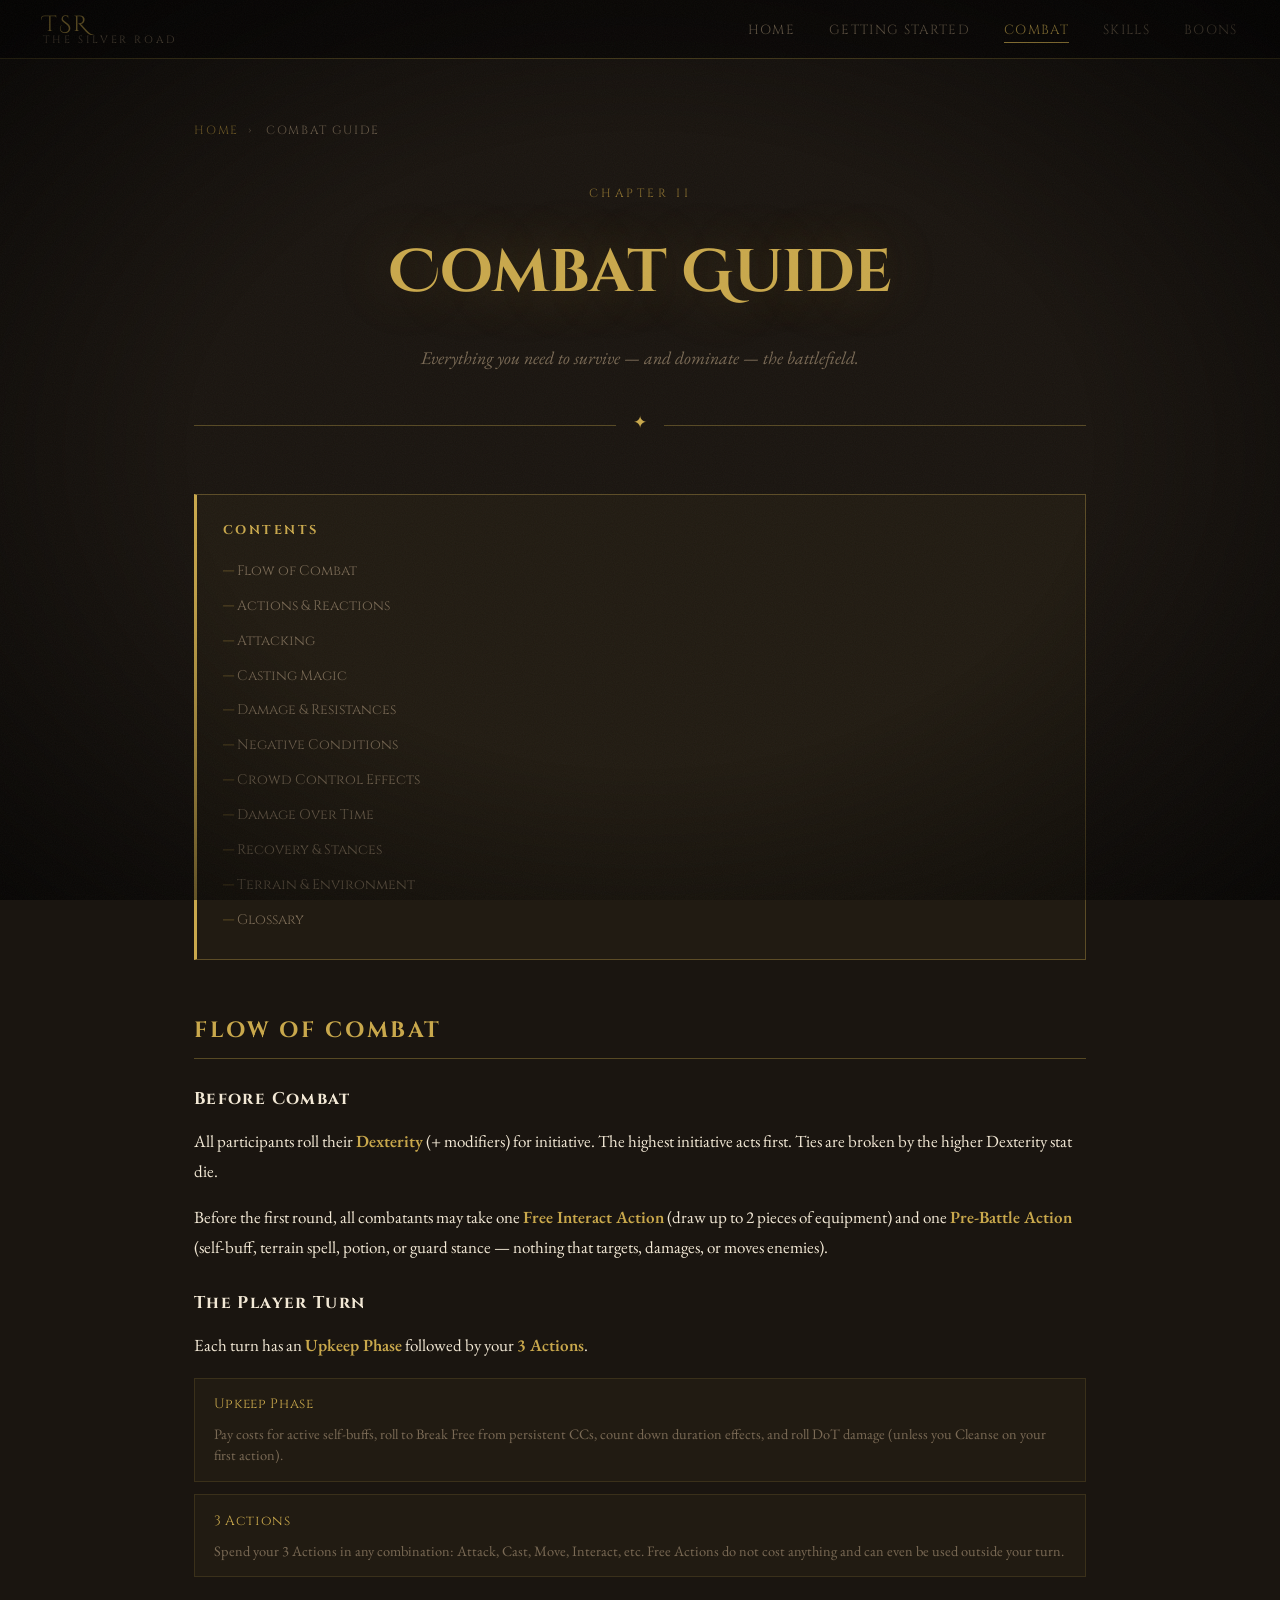
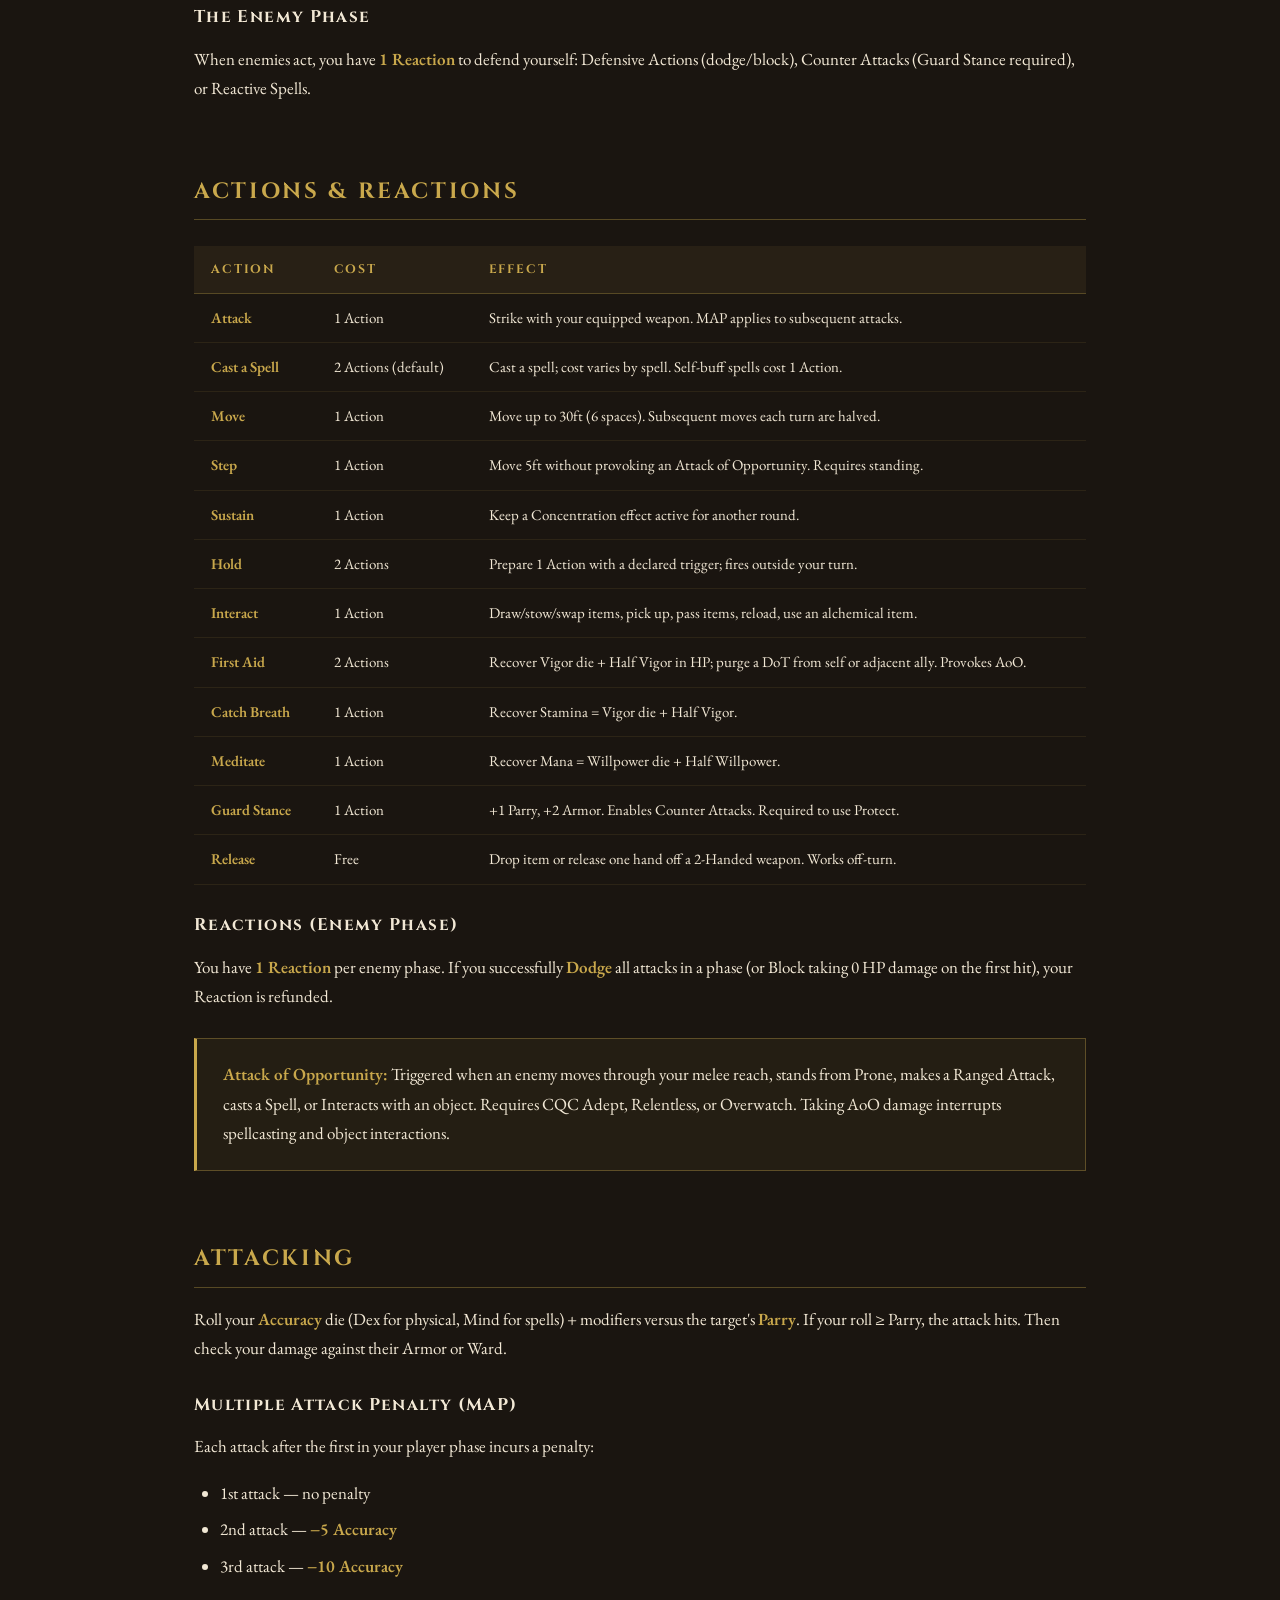
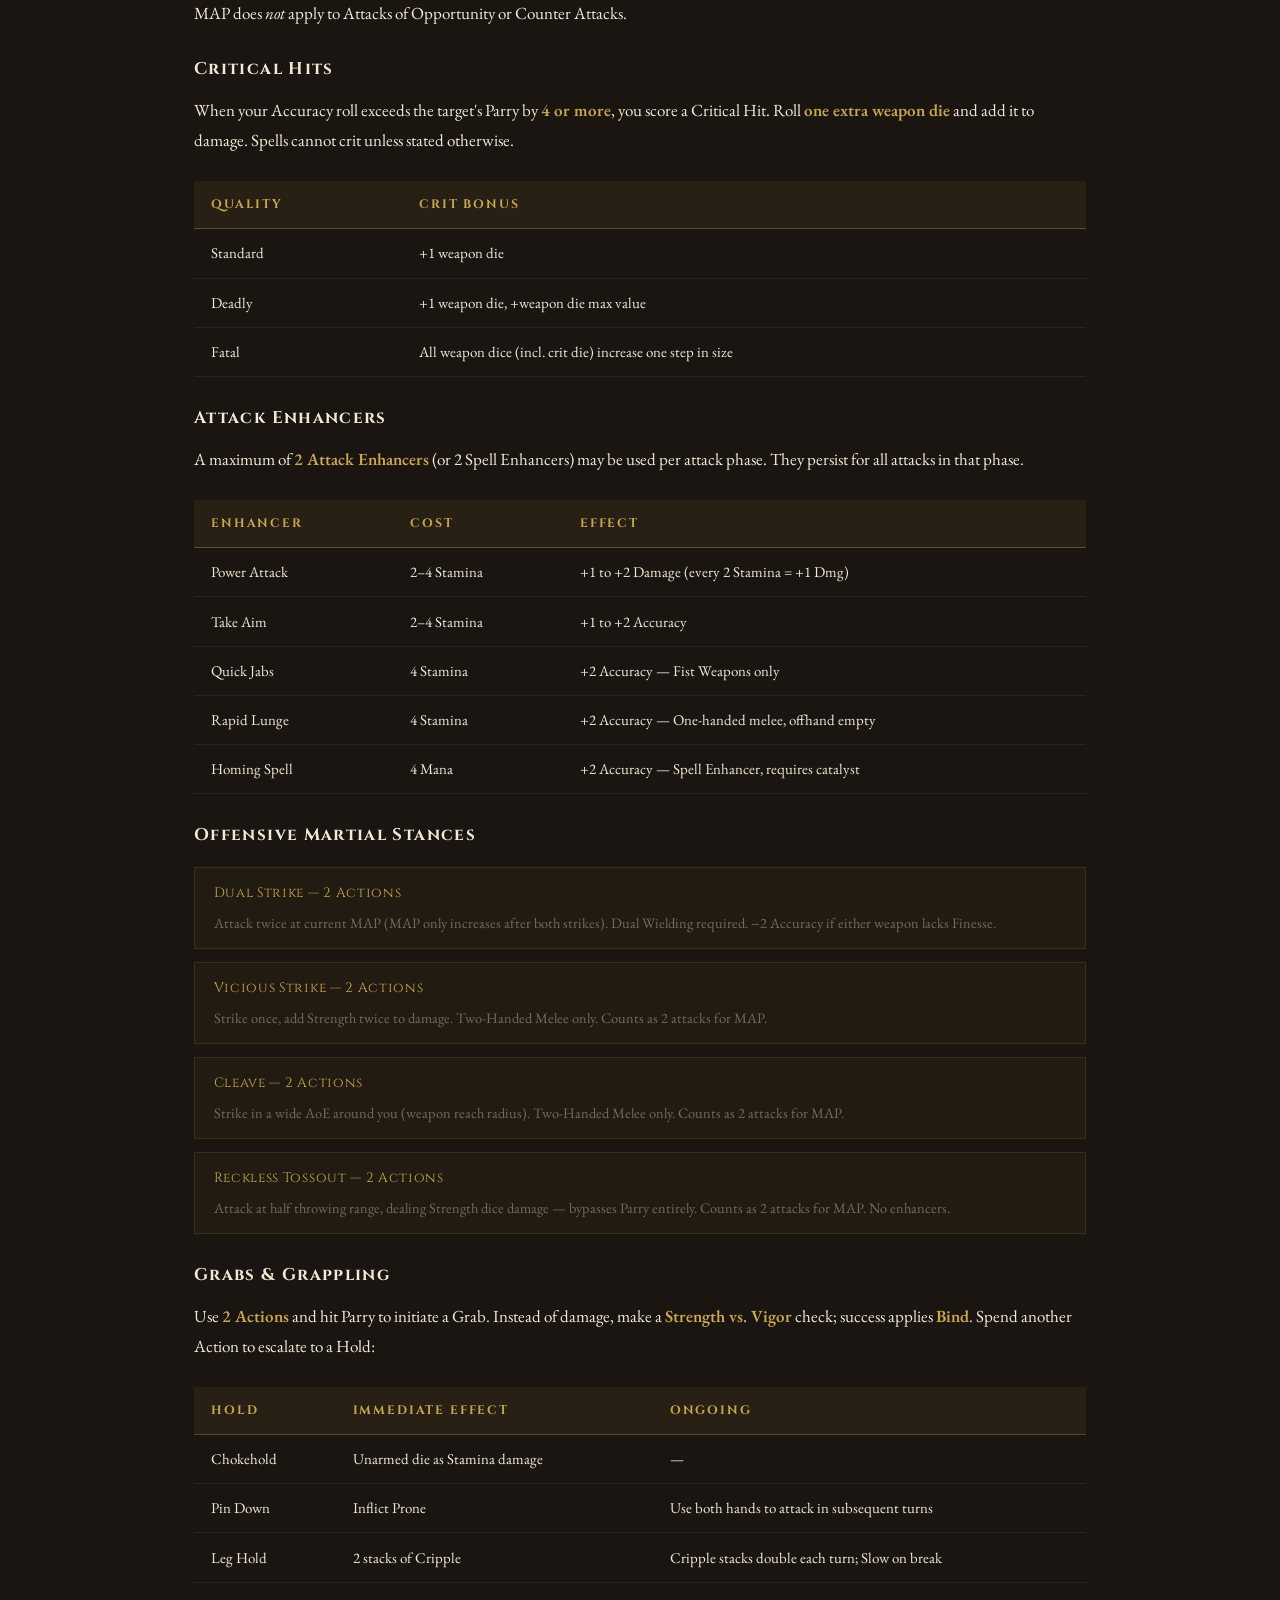
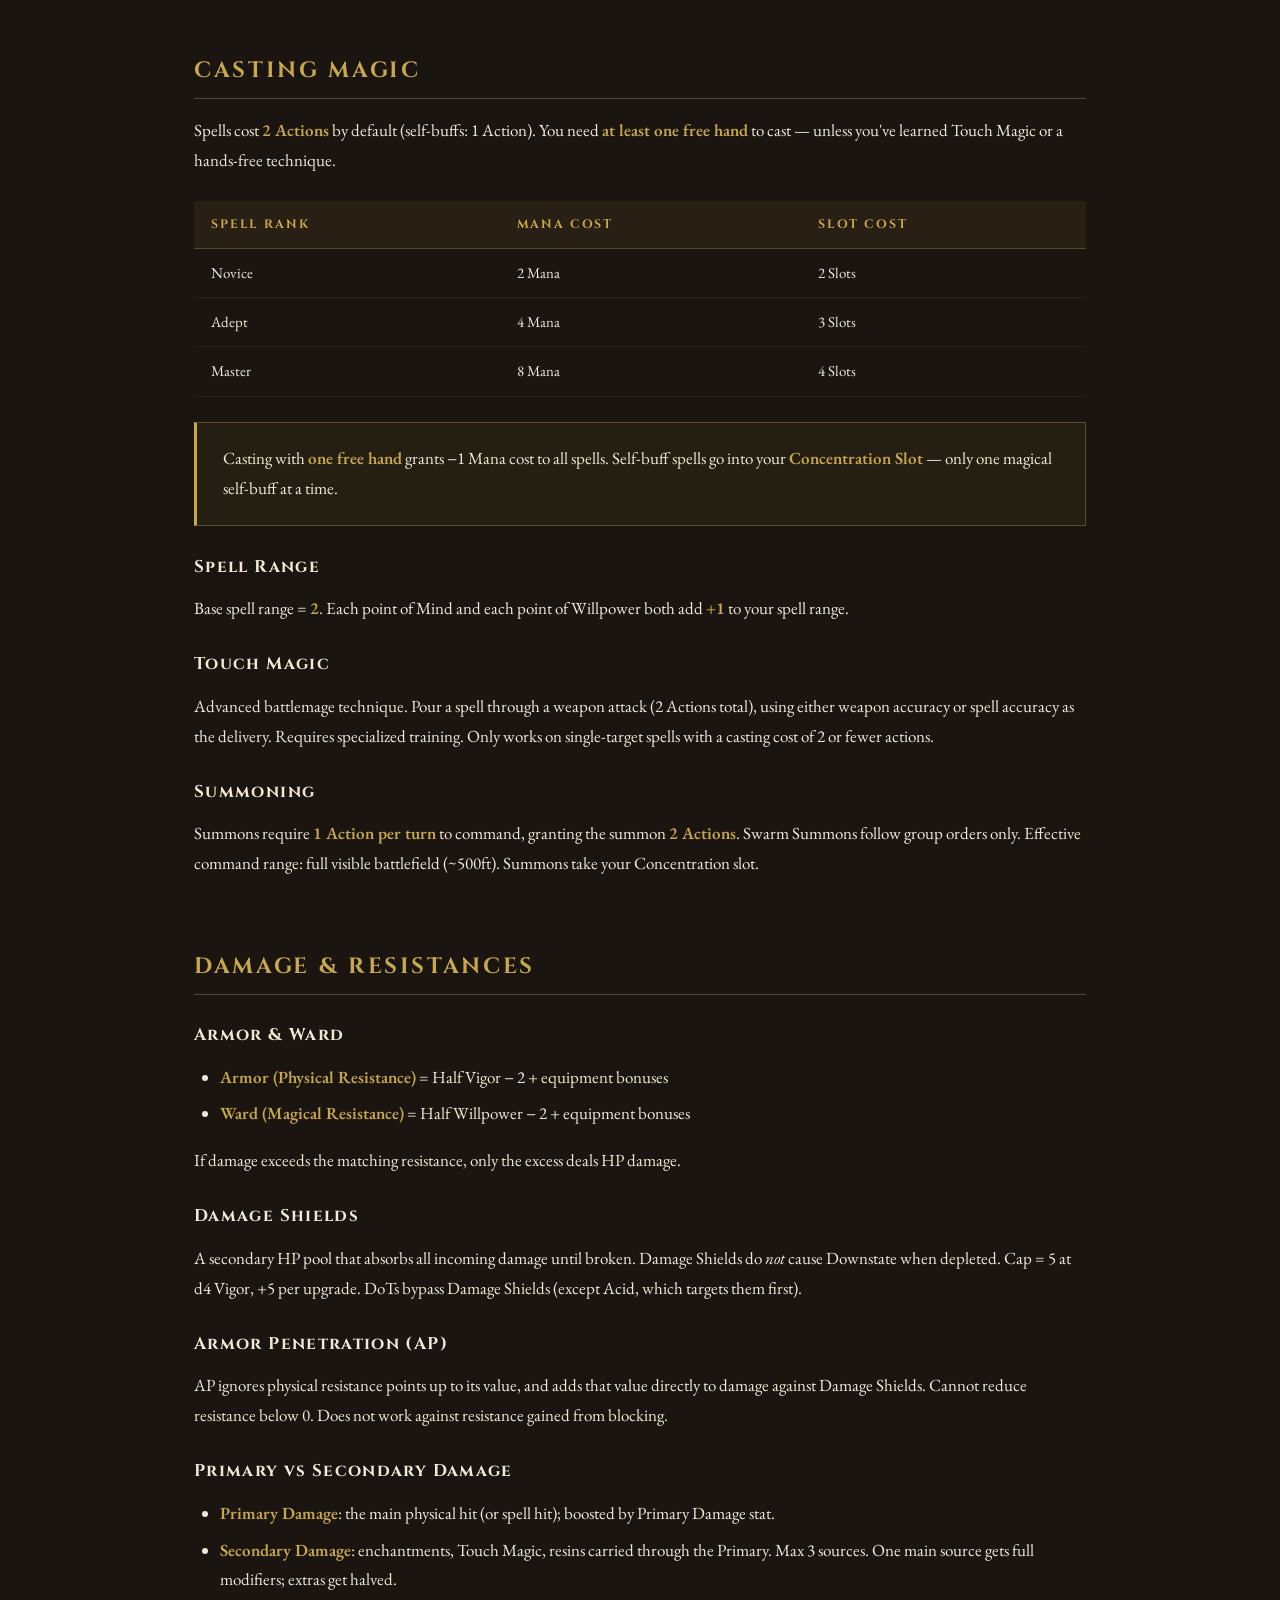
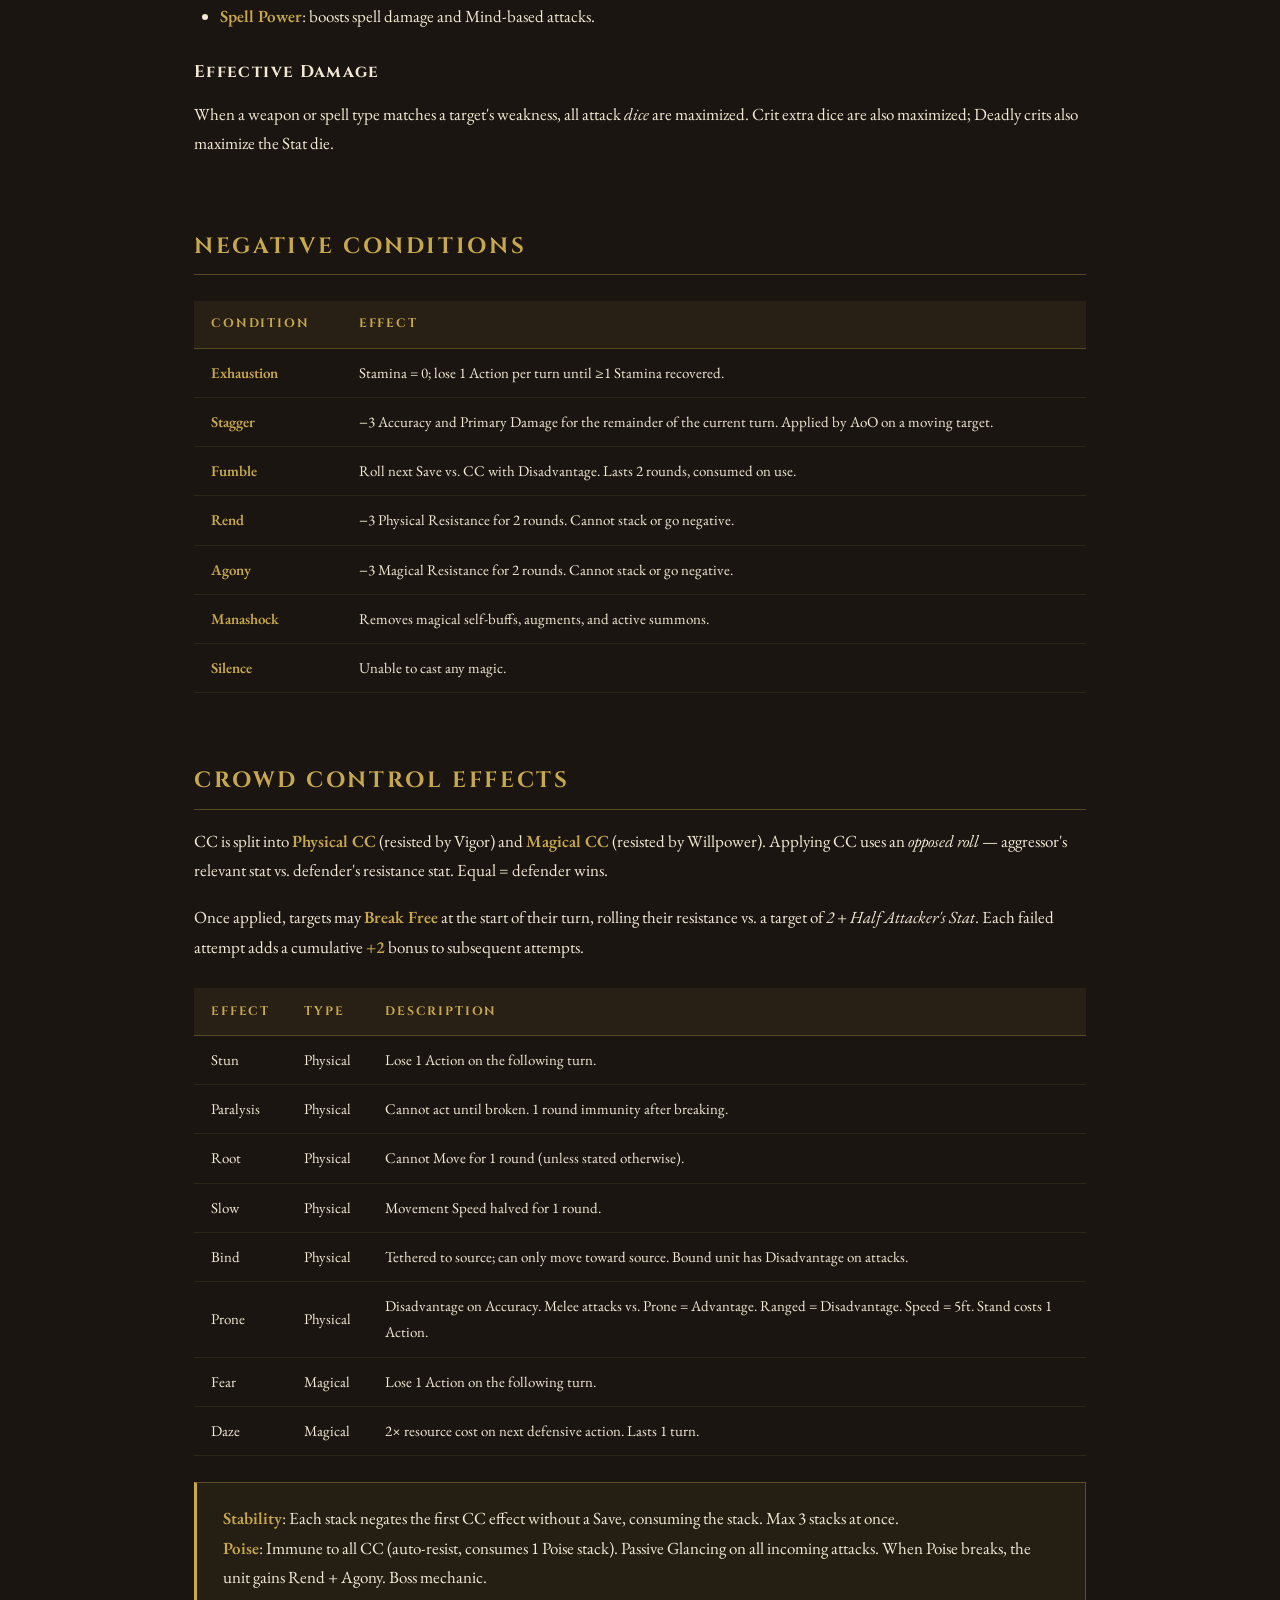
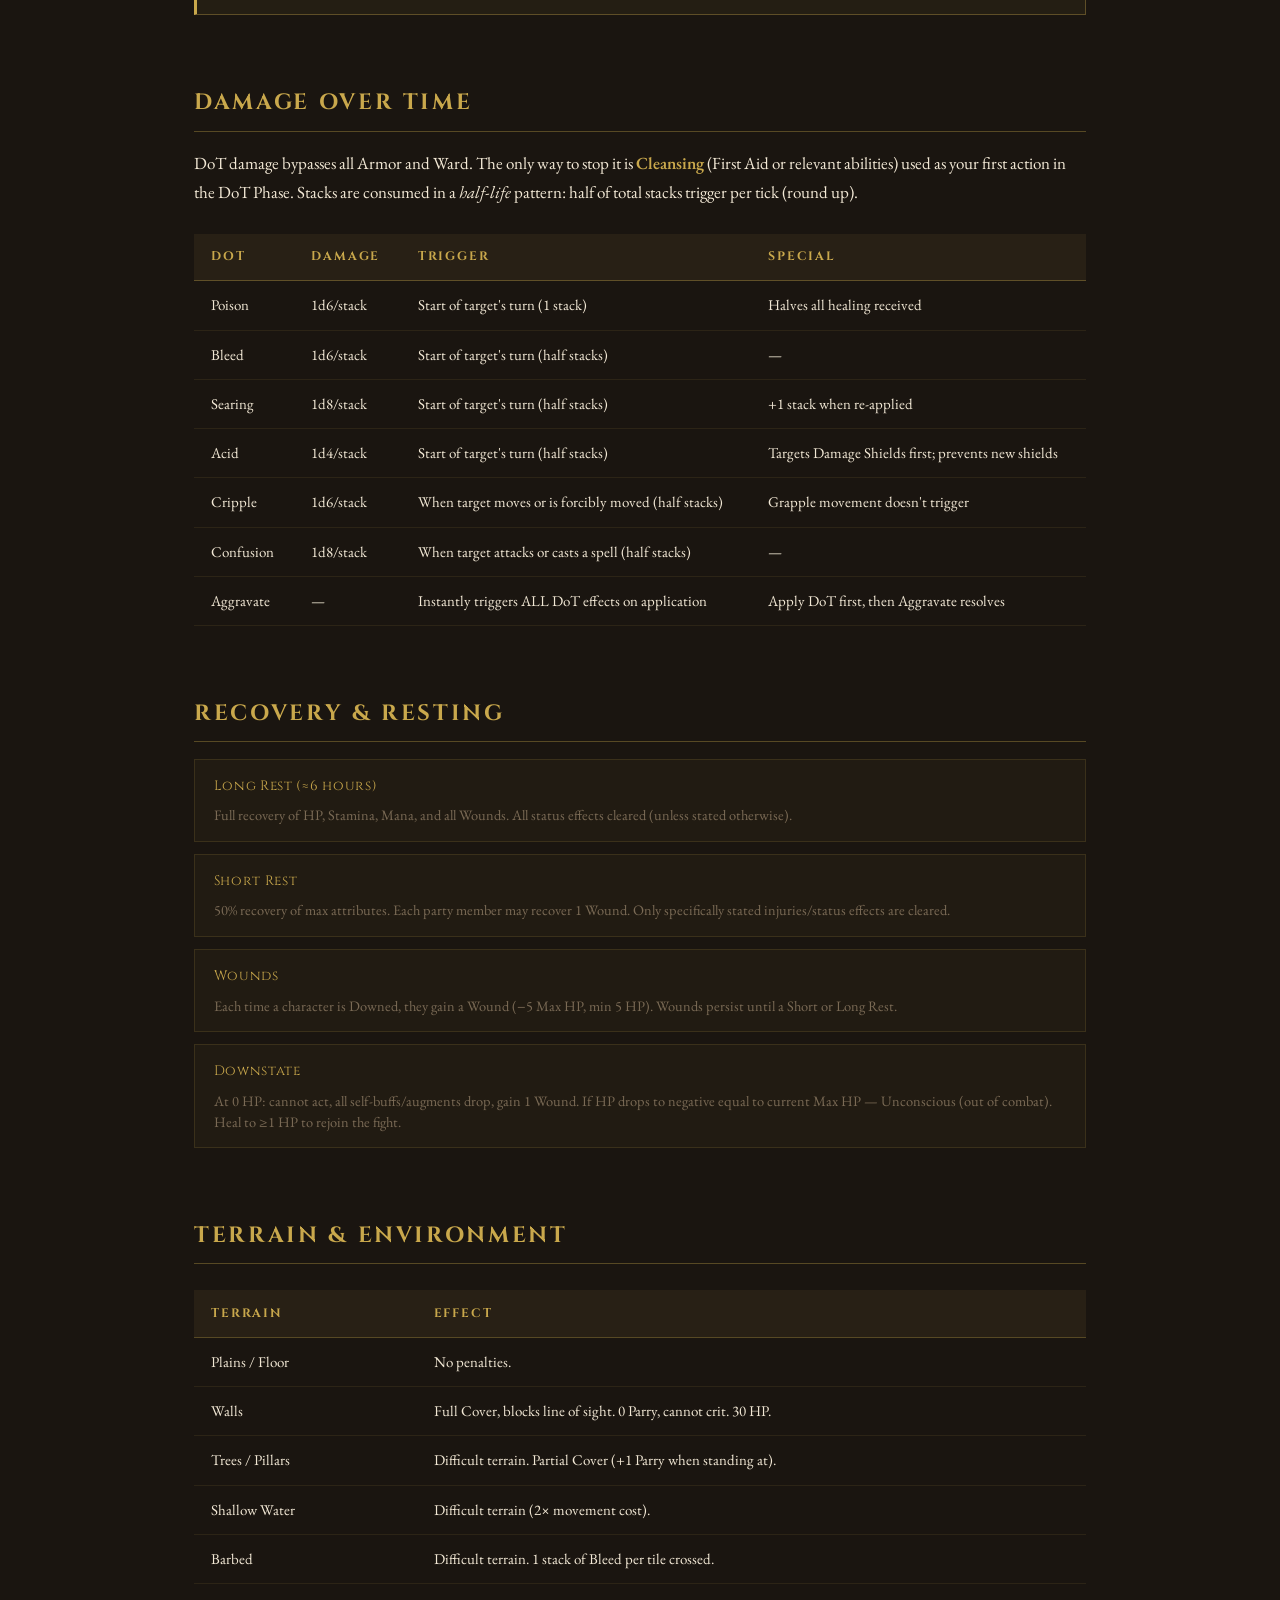
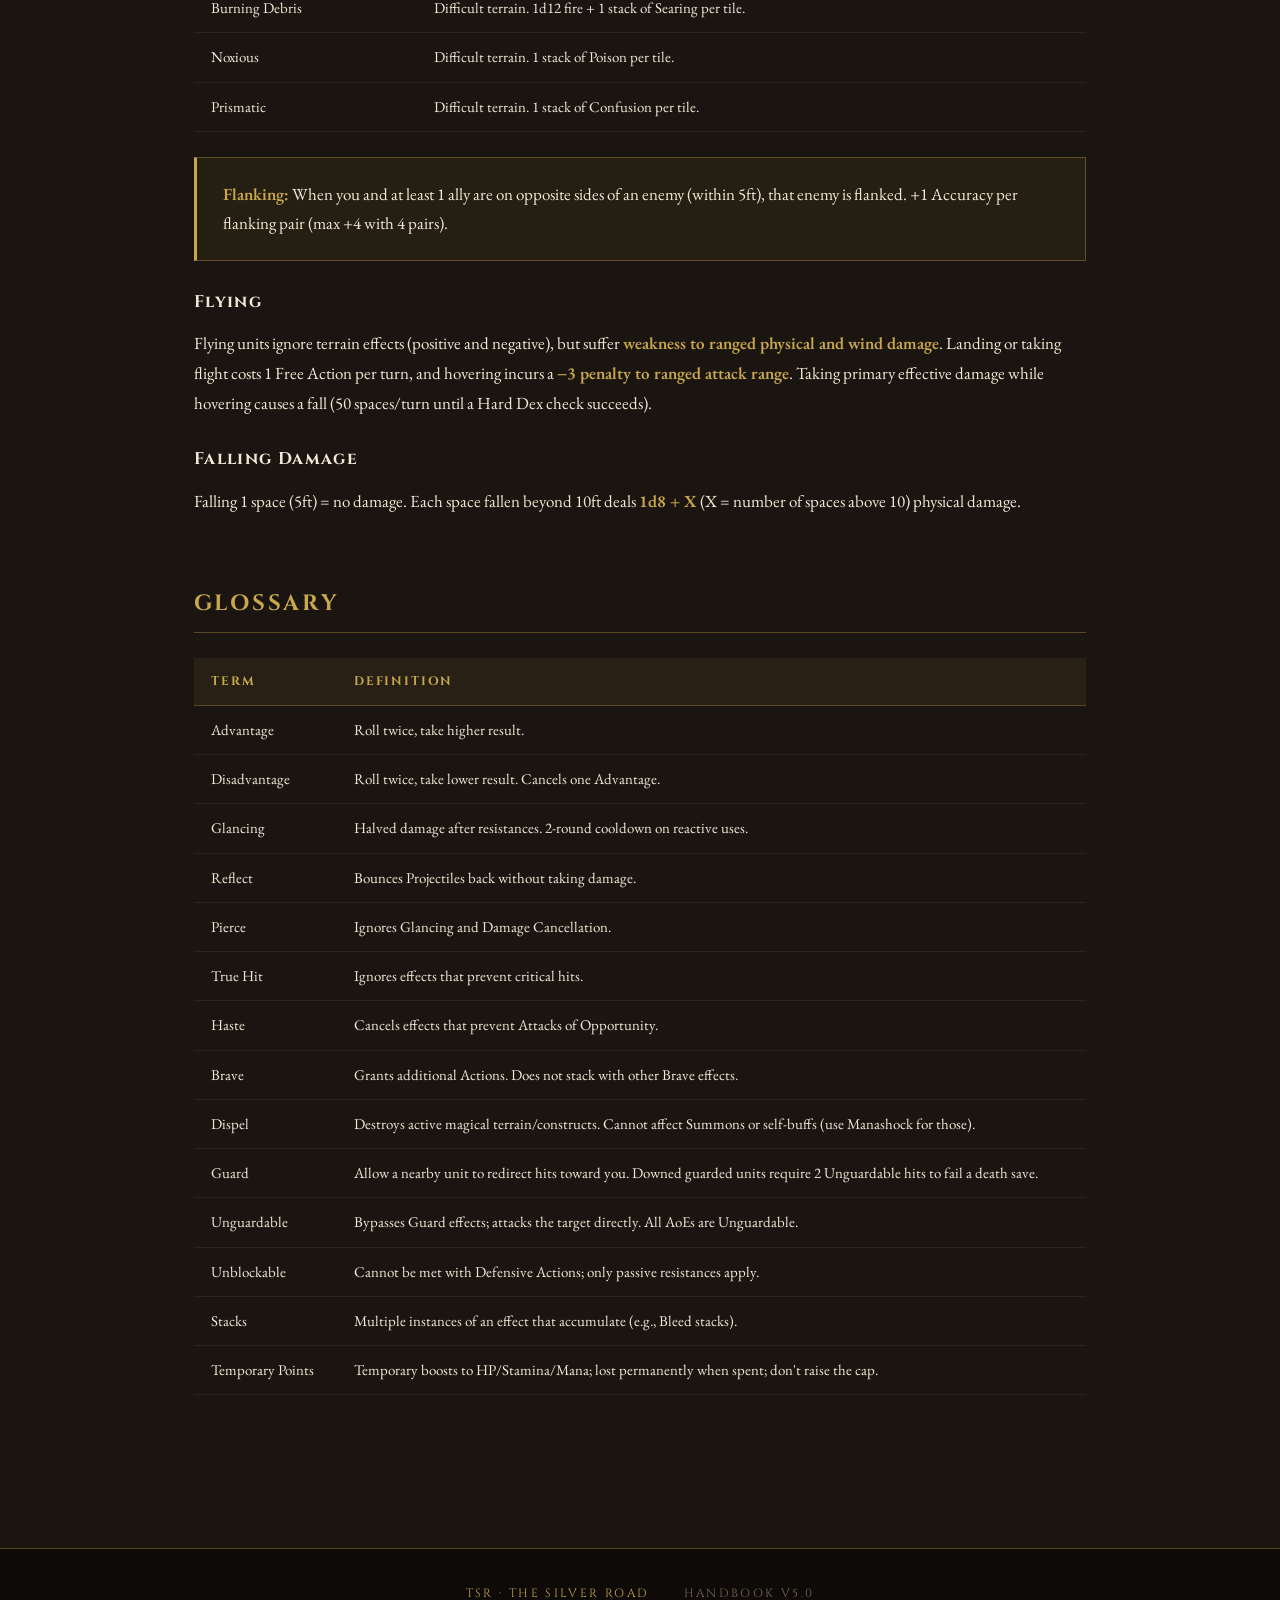
==== pages/combat.html @ e1696739 "Add files via upload" ====
<!DOCTYPE html>
<html lang="en">
<head>
  <meta charset="UTF-8" />
  <meta name="viewport" content="width=device-width, initial-scale=1.0" />
  <title>Combat Guide — TSR Player's Handbook</title>
  <link rel="stylesheet" href="../css/style.css" />
  <link rel="preconnect" href="https://fonts.googleapis.com" />
  <link href="https://fonts.googleapis.com/css2?family=Cinzel+Decorative:wght@400;700;900&family=Cinzel:wght@400;600;700&family=EB+Garamond:ital,wght@0,400;0,500;0,600;1,400;1,500&display=swap" rel="stylesheet" />
</head>
<body>
  <div class="noise"></div>
  <div class="vignette"></div>

  <nav class="topnav">
    <div class="nav-brand">
      <span class="brand-tsr">TSR</span>
      <span class="brand-sub">The Silver Road</span>
    </div>
    <ul class="nav-links">
      <li><a href="../index.html">Home</a></li>
      <li><a href="getting-started.html">Getting Started</a></li>
      <li><a href="combat.html" class="active">Combat</a></li>
      <li><a href="skills.html">Skills</a></li>
      <li><a href="boons.html">Boons</a></li>
    </ul>
    <button class="nav-toggle">☰</button>
  </nav>

  <div class="page-wrap">
    <div class="breadcrumb">
      <a href="../index.html">Home</a><span>›</span> Combat Guide
    </div>

    <div class="page-hero">
      <p class="page-eyebrow">Chapter II</p>
      <h1 class="page-title">Combat Guide</h1>
      <p class="page-lead">Everything you need to survive — and dominate — the battlefield.</p>
    </div>

    <nav class="toc">
      <h4>Contents</h4>
      <ul>
        <li><a href="#flow">Flow of Combat</a></li>
        <li><a href="#actions">Actions &amp; Reactions</a></li>
        <li><a href="#attacking">Attacking</a></li>
        <li><a href="#magic">Casting Magic</a></li>
        <li><a href="#damage">Damage &amp; Resistances</a></li>
        <li><a href="#conditions">Negative Conditions</a></li>
        <li><a href="#crowd-control">Crowd Control Effects</a></li>
        <li><a href="#dots">Damage Over Time</a></li>
        <li><a href="#recovery">Recovery &amp; Stances</a></li>
        <li><a href="#terrain">Terrain &amp; Environment</a></li>
        <li><a href="#glossary">Glossary</a></li>
      </ul>
    </nav>

    <!-- Flow of Combat -->
    <section class="content-section" id="flow">
      <h2>Flow of Combat</h2>

      <h3>Before Combat</h3>
      <p>All participants roll their <strong>Dexterity</strong> (+ modifiers) for initiative. The highest initiative acts first. Ties are broken by the higher Dexterity stat die.</p>
      <p>Before the first round, all combatants may take one <strong>Free Interact Action</strong> (draw up to 2 pieces of equipment) and one <strong>Pre-Battle Action</strong> (self-buff, terrain spell, potion, or guard stance — nothing that targets, damages, or moves enemies).</p>

      <h3>The Player Turn</h3>
      <p>Each turn has an <strong>Upkeep Phase</strong> followed by your <strong>3 Actions</strong>.</p>

      <div class="perk-list">
        <div class="perk-item">
          <div class="perk-name">Upkeep Phase</div>
          <div class="perk-desc">Pay costs for active self-buffs, roll to Break Free from persistent CCs, count down duration effects, and roll DoT damage (unless you Cleanse on your first action).</div>
        </div>
        <div class="perk-item">
          <div class="perk-name">3 Actions</div>
          <div class="perk-desc">Spend your 3 Actions in any combination: Attack, Cast, Move, Interact, etc. Free Actions do not cost anything and can even be used outside your turn.</div>
        </div>
      </div>

      <h3>The Enemy Phase</h3>
      <p>When enemies act, you have <strong>1 Reaction</strong> to defend yourself: Defensive Actions (dodge/block), Counter Attacks (Guard Stance required), or Reactive Spells.</p>
    </section>

    <!-- Actions -->
    <section class="content-section" id="actions">
      <h2>Actions &amp; Reactions</h2>

      <table class="styled-table">
        <thead><tr><th>Action</th><th>Cost</th><th>Effect</th></tr></thead>
        <tbody>
          <tr><td><strong>Attack</strong></td><td>1 Action</td><td>Strike with your equipped weapon. MAP applies to subsequent attacks.</td></tr>
          <tr><td><strong>Cast a Spell</strong></td><td>2 Actions (default)</td><td>Cast a spell; cost varies by spell. Self-buff spells cost 1 Action.</td></tr>
          <tr><td><strong>Move</strong></td><td>1 Action</td><td>Move up to 30ft (6 spaces). Subsequent moves each turn are halved.</td></tr>
          <tr><td><strong>Step</strong></td><td>1 Action</td><td>Move 5ft without provoking an Attack of Opportunity. Requires standing.</td></tr>
          <tr><td><strong>Sustain</strong></td><td>1 Action</td><td>Keep a Concentration effect active for another round.</td></tr>
          <tr><td><strong>Hold</strong></td><td>2 Actions</td><td>Prepare 1 Action with a declared trigger; fires outside your turn.</td></tr>
          <tr><td><strong>Interact</strong></td><td>1 Action</td><td>Draw/stow/swap items, pick up, pass items, reload, use an alchemical item.</td></tr>
          <tr><td><strong>First Aid</strong></td><td>2 Actions</td><td>Recover Vigor die + Half Vigor in HP; purge a DoT from self or adjacent ally. Provokes AoO.</td></tr>
          <tr><td><strong>Catch Breath</strong></td><td>1 Action</td><td>Recover Stamina = Vigor die + Half Vigor.</td></tr>
          <tr><td><strong>Meditate</strong></td><td>1 Action</td><td>Recover Mana = Willpower die + Half Willpower.</td></tr>
          <tr><td><strong>Guard Stance</strong></td><td>1 Action</td><td>+1 Parry, +2 Armor. Enables Counter Attacks. Required to use Protect.</td></tr>
          <tr><td><strong>Release</strong></td><td>Free</td><td>Drop item or release one hand off a 2-Handed weapon. Works off-turn.</td></tr>
        </tbody>
      </table>

      <h3>Reactions (Enemy Phase)</h3>
      <p>You have <strong>1 Reaction</strong> per enemy phase. If you successfully <strong>Dodge</strong> all attacks in a phase (or Block taking 0 HP damage on the first hit), your Reaction is refunded.</p>

      <div class="callout">
        <strong>Attack of Opportunity:</strong> Triggered when an enemy moves through your melee reach, stands from Prone, makes a Ranged Attack, casts a Spell, or Interacts with an object. Requires CQC Adept, Relentless, or Overwatch. Taking AoO damage interrupts spellcasting and object interactions.
      </div>
    </section>

    <!-- Attacking -->
    <section class="content-section" id="attacking">
      <h2>Attacking</h2>

      <p>Roll your <strong>Accuracy</strong> die (Dex for physical, Mind for spells) + modifiers versus the target's <strong>Parry</strong>. If your roll ≥ Parry, the attack hits. Then check your damage against their Armor or Ward.</p>

      <h3>Multiple Attack Penalty (MAP)</h3>
      <p>Each attack after the first in your player phase incurs a penalty:</p>
      <ul>
        <li>1st attack — no penalty</li>
        <li>2nd attack — <strong>−5 Accuracy</strong></li>
        <li>3rd attack — <strong>−10 Accuracy</strong></li>
      </ul>
      <p>MAP does <em>not</em> apply to Attacks of Opportunity or Counter Attacks.</p>

      <h3>Critical Hits</h3>
      <p>When your Accuracy roll exceeds the target's Parry by <strong>4 or more</strong>, you score a Critical Hit. Roll <strong>one extra weapon die</strong> and add it to damage. Spells cannot crit unless stated otherwise.</p>

      <table class="styled-table">
        <thead><tr><th>Quality</th><th>Crit Bonus</th></tr></thead>
        <tbody>
          <tr><td>Standard</td><td>+1 weapon die</td></tr>
          <tr><td>Deadly</td><td>+1 weapon die, +weapon die max value</td></tr>
          <tr><td>Fatal</td><td>All weapon dice (incl. crit die) increase one step in size</td></tr>
        </tbody>
      </table>

      <h3>Attack Enhancers</h3>
      <p>A maximum of <strong>2 Attack Enhancers</strong> (or 2 Spell Enhancers) may be used per attack phase. They persist for all attacks in that phase.</p>

      <table class="styled-table">
        <thead><tr><th>Enhancer</th><th>Cost</th><th>Effect</th></tr></thead>
        <tbody>
          <tr><td>Power Attack</td><td>2–4 Stamina</td><td>+1 to +2 Damage (every 2 Stamina = +1 Dmg)</td></tr>
          <tr><td>Take Aim</td><td>2–4 Stamina</td><td>+1 to +2 Accuracy</td></tr>
          <tr><td>Quick Jabs</td><td>4 Stamina</td><td>+2 Accuracy — Fist Weapons only</td></tr>
          <tr><td>Rapid Lunge</td><td>4 Stamina</td><td>+2 Accuracy — One-handed melee, offhand empty</td></tr>
          <tr><td>Homing Spell</td><td>4 Mana</td><td>+2 Accuracy — Spell Enhancer, requires catalyst</td></tr>
        </tbody>
      </table>

      <h3>Offensive Martial Stances</h3>

      <div class="perk-list">
        <div class="perk-item">
          <div class="perk-name">Dual Strike — 2 Actions</div>
          <div class="perk-desc">Attack twice at current MAP (MAP only increases after both strikes). Dual Wielding required. −2 Accuracy if either weapon lacks Finesse.</div>
        </div>
        <div class="perk-item">
          <div class="perk-name">Vicious Strike — 2 Actions</div>
          <div class="perk-desc">Strike once, add Strength twice to damage. Two-Handed Melee only. Counts as 2 attacks for MAP.</div>
        </div>
        <div class="perk-item">
          <div class="perk-name">Cleave — 2 Actions</div>
          <div class="perk-desc">Strike in a wide AoE around you (weapon reach radius). Two-Handed Melee only. Counts as 2 attacks for MAP.</div>
        </div>
        <div class="perk-item">
          <div class="perk-name">Reckless Tossout — 2 Actions</div>
          <div class="perk-desc">Attack at half throwing range, dealing Strength dice damage — bypasses Parry entirely. Counts as 2 attacks for MAP. No enhancers.</div>
        </div>
      </div>

      <h3>Grabs &amp; Grappling</h3>
      <p>Use <strong>2 Actions</strong> and hit Parry to initiate a Grab. Instead of damage, make a <strong>Strength vs. Vigor</strong> check; success applies <strong>Bind</strong>. Spend another Action to escalate to a Hold:</p>

      <table class="styled-table">
        <thead><tr><th>Hold</th><th>Immediate Effect</th><th>Ongoing</th></tr></thead>
        <tbody>
          <tr><td>Chokehold</td><td>Unarmed die as Stamina damage</td><td>—</td></tr>
          <tr><td>Pin Down</td><td>Inflict Prone</td><td>Use both hands to attack in subsequent turns</td></tr>
          <tr><td>Leg Hold</td><td>2 stacks of Cripple</td><td>Cripple stacks double each turn; Slow on break</td></tr>
        </tbody>
      </table>
    </section>

    <!-- Magic -->
    <section class="content-section" id="magic">
      <h2>Casting Magic</h2>
      <p>Spells cost <strong>2 Actions</strong> by default (self-buffs: 1 Action). You need <strong>at least one free hand</strong> to cast — unless you've learned Touch Magic or a hands-free technique.</p>

      <table class="styled-table">
        <thead><tr><th>Spell Rank</th><th>Mana Cost</th><th>Slot Cost</th></tr></thead>
        <tbody>
          <tr><td>Novice</td><td>2 Mana</td><td>2 Slots</td></tr>
          <tr><td>Adept</td><td>4 Mana</td><td>3 Slots</td></tr>
          <tr><td>Master</td><td>8 Mana</td><td>4 Slots</td></tr>
        </tbody>
      </table>

      <div class="callout">
        Casting with <strong>one free hand</strong> grants −1 Mana cost to all spells. Self-buff spells go into your <strong>Concentration Slot</strong> — only one magical self-buff at a time.
      </div>

      <h3>Spell Range</h3>
      <p>Base spell range = <strong>2</strong>. Each point of Mind and each point of Willpower both add <strong>+1</strong> to your spell range.</p>

      <h3>Touch Magic</h3>
      <p>Advanced battlemage technique. Pour a spell through a weapon attack (2 Actions total), using either weapon accuracy or spell accuracy as the delivery. Requires specialized training. Only works on single-target spells with a casting cost of 2 or fewer actions.</p>

      <h3>Summoning</h3>
      <p>Summons require <strong>1 Action per turn</strong> to command, granting the summon <strong>2 Actions</strong>. Swarm Summons follow group orders only. Effective command range: full visible battlefield (~500ft). Summons take your Concentration slot.</p>
    </section>

    <!-- Damage -->
    <section class="content-section" id="damage">
      <h2>Damage &amp; Resistances</h2>

      <h3>Armor &amp; Ward</h3>
      <ul>
        <li><strong>Armor (Physical Resistance)</strong> = Half Vigor − 2 + equipment bonuses</li>
        <li><strong>Ward (Magical Resistance)</strong> = Half Willpower − 2 + equipment bonuses</li>
      </ul>
      <p>If damage exceeds the matching resistance, only the excess deals HP damage.</p>

      <h3>Damage Shields</h3>
      <p>A secondary HP pool that absorbs all incoming damage until broken. Damage Shields do <em>not</em> cause Downstate when depleted. Cap = 5 at d4 Vigor, +5 per upgrade. DoTs bypass Damage Shields (except Acid, which targets them first).</p>

      <h3>Armor Penetration (AP)</h3>
      <p>AP ignores physical resistance points up to its value, and adds that value directly to damage against Damage Shields. Cannot reduce resistance below 0. Does not work against resistance gained from blocking.</p>

      <h3>Primary vs Secondary Damage</h3>
      <ul>
        <li><strong>Primary Damage</strong>: the main physical hit (or spell hit); boosted by Primary Damage stat.</li>
        <li><strong>Secondary Damage</strong>: enchantments, Touch Magic, resins carried through the Primary. Max 3 sources. One main source gets full modifiers; extras get halved.</li>
        <li><strong>Spell Power</strong>: boosts spell damage and Mind-based attacks.</li>
      </ul>

      <h3>Effective Damage</h3>
      <p>When a weapon or spell type matches a target's weakness, all attack <em>dice</em> are maximized. Crit extra dice are also maximized; Deadly crits also maximize the Stat die.</p>
    </section>

    <!-- Negative Conditions -->
    <section class="content-section" id="conditions">
      <h2>Negative Conditions</h2>

      <table class="styled-table">
        <thead><tr><th>Condition</th><th>Effect</th></tr></thead>
        <tbody>
          <tr><td><strong>Exhaustion</strong></td><td>Stamina = 0; lose 1 Action per turn until ≥1 Stamina recovered.</td></tr>
          <tr><td><strong>Stagger</strong></td><td>−3 Accuracy and Primary Damage for the remainder of the current turn. Applied by AoO on a moving target.</td></tr>
          <tr><td><strong>Fumble</strong></td><td>Roll next Save vs. CC with Disadvantage. Lasts 2 rounds, consumed on use.</td></tr>
          <tr><td><strong>Rend</strong></td><td>−3 Physical Resistance for 2 rounds. Cannot stack or go negative.</td></tr>
          <tr><td><strong>Agony</strong></td><td>−3 Magical Resistance for 2 rounds. Cannot stack or go negative.</td></tr>
          <tr><td><strong>Manashock</strong></td><td>Removes magical self-buffs, augments, and active summons.</td></tr>
          <tr><td><strong>Silence</strong></td><td>Unable to cast any magic.</td></tr>
        </tbody>
      </table>
    </section>

    <!-- Crowd Control -->
    <section class="content-section" id="crowd-control">
      <h2>Crowd Control Effects</h2>
      <p>CC is split into <strong>Physical CC</strong> (resisted by Vigor) and <strong>Magical CC</strong> (resisted by Willpower). Applying CC uses an <em>opposed roll</em> — aggressor's relevant stat vs. defender's resistance stat. Equal = defender wins.</p>
      <p>Once applied, targets may <strong>Break Free</strong> at the start of their turn, rolling their resistance vs. a target of <em>2 + Half Attacker's Stat</em>. Each failed attempt adds a cumulative <strong>+2</strong> bonus to subsequent attempts.</p>

      <table class="styled-table">
        <thead><tr><th>Effect</th><th>Type</th><th>Description</th></tr></thead>
        <tbody>
          <tr><td>Stun</td><td>Physical</td><td>Lose 1 Action on the following turn.</td></tr>
          <tr><td>Paralysis</td><td>Physical</td><td>Cannot act until broken. 1 round immunity after breaking.</td></tr>
          <tr><td>Root</td><td>Physical</td><td>Cannot Move for 1 round (unless stated otherwise).</td></tr>
          <tr><td>Slow</td><td>Physical</td><td>Movement Speed halved for 1 round.</td></tr>
          <tr><td>Bind</td><td>Physical</td><td>Tethered to source; can only move toward source. Bound unit has Disadvantage on attacks.</td></tr>
          <tr><td>Prone</td><td>Physical</td><td>Disadvantage on Accuracy. Melee attacks vs. Prone = Advantage. Ranged = Disadvantage. Speed = 5ft. Stand costs 1 Action.</td></tr>
          <tr><td>Fear</td><td>Magical</td><td>Lose 1 Action on the following turn.</td></tr>
          <tr><td>Daze</td><td>Magical</td><td>2× resource cost on next defensive action. Lasts 1 turn.</td></tr>
        </tbody>
      </table>

      <div class="callout">
        <strong>Stability</strong>: Each stack negates the first CC effect without a Save, consuming the stack. Max 3 stacks at once.<br/>
        <strong>Poise</strong>: Immune to all CC (auto-resist, consumes 1 Poise stack). Passive Glancing on all incoming attacks. When Poise breaks, the unit gains Rend + Agony. Boss mechanic.
      </div>
    </section>

    <!-- DoTs -->
    <section class="content-section" id="dots">
      <h2>Damage Over Time</h2>
      <p>DoT damage bypasses all Armor and Ward. The only way to stop it is <strong>Cleansing</strong> (First Aid or relevant abilities) used as your first action in the DoT Phase. Stacks are consumed in a <em>half-life</em> pattern: half of total stacks trigger per tick (round up).</p>

      <table class="styled-table">
        <thead><tr><th>DoT</th><th>Damage</th><th>Trigger</th><th>Special</th></tr></thead>
        <tbody>
          <tr><td>Poison</td><td>1d6/stack</td><td>Start of target's turn (1 stack)</td><td>Halves all healing received</td></tr>
          <tr><td>Bleed</td><td>1d6/stack</td><td>Start of target's turn (half stacks)</td><td>—</td></tr>
          <tr><td>Searing</td><td>1d8/stack</td><td>Start of target's turn (half stacks)</td><td>+1 stack when re-applied</td></tr>
          <tr><td>Acid</td><td>1d4/stack</td><td>Start of target's turn (half stacks)</td><td>Targets Damage Shields first; prevents new shields</td></tr>
          <tr><td>Cripple</td><td>1d6/stack</td><td>When target moves or is forcibly moved (half stacks)</td><td>Grapple movement doesn't trigger</td></tr>
          <tr><td>Confusion</td><td>1d8/stack</td><td>When target attacks or casts a spell (half stacks)</td><td>—</td></tr>
          <tr><td>Aggravate</td><td>—</td><td>Instantly triggers ALL DoT effects on application</td><td>Apply DoT first, then Aggravate resolves</td></tr>
        </tbody>
      </table>
    </section>

    <!-- Recovery -->
    <section class="content-section" id="recovery">
      <h2>Recovery &amp; Resting</h2>

      <div class="perk-list">
        <div class="perk-item">
          <div class="perk-name">Long Rest (≈6 hours)</div>
          <div class="perk-desc">Full recovery of HP, Stamina, Mana, and all Wounds. All status effects cleared (unless stated otherwise).</div>
        </div>
        <div class="perk-item">
          <div class="perk-name">Short Rest</div>
          <div class="perk-desc">50% recovery of max attributes. Each party member may recover 1 Wound. Only specifically stated injuries/status effects are cleared.</div>
        </div>
        <div class="perk-item">
          <div class="perk-name">Wounds</div>
          <div class="perk-desc">Each time a character is Downed, they gain a Wound (−5 Max HP, min 5 HP). Wounds persist until a Short or Long Rest.</div>
        </div>
        <div class="perk-item">
          <div class="perk-name">Downstate</div>
          <div class="perk-desc">At 0 HP: cannot act, all self-buffs/augments drop, gain 1 Wound. If HP drops to negative equal to current Max HP — Unconscious (out of combat). Heal to ≥1 HP to rejoin the fight.</div>
        </div>
      </div>
    </section>

    <!-- Terrain -->
    <section class="content-section" id="terrain">
      <h2>Terrain &amp; Environment</h2>

      <table class="styled-table">
        <thead><tr><th>Terrain</th><th>Effect</th></tr></thead>
        <tbody>
          <tr><td>Plains / Floor</td><td>No penalties.</td></tr>
          <tr><td>Walls</td><td>Full Cover, blocks line of sight. 0 Parry, cannot crit. 30 HP.</td></tr>
          <tr><td>Trees / Pillars</td><td>Difficult terrain. Partial Cover (+1 Parry when standing at).</td></tr>
          <tr><td>Shallow Water</td><td>Difficult terrain (2× movement cost).</td></tr>
          <tr><td>Barbed</td><td>Difficult terrain. 1 stack of Bleed per tile crossed.</td></tr>
          <tr><td>Burning Debris</td><td>Difficult terrain. 1d12 fire + 1 stack of Searing per tile.</td></tr>
          <tr><td>Noxious</td><td>Difficult terrain. 1 stack of Poison per tile.</td></tr>
          <tr><td>Prismatic</td><td>Difficult terrain. 1 stack of Confusion per tile.</td></tr>
        </tbody>
      </table>

      <div class="callout">
        <strong>Flanking:</strong> When you and at least 1 ally are on opposite sides of an enemy (within 5ft), that enemy is flanked. +1 Accuracy per flanking pair (max +4 with 4 pairs).
      </div>

      <h3>Flying</h3>
      <p>Flying units ignore terrain effects (positive and negative), but suffer <strong>weakness to ranged physical and wind damage</strong>. Landing or taking flight costs 1 Free Action per turn, and hovering incurs a <strong>−3 penalty to ranged attack range</strong>. Taking primary effective damage while hovering causes a fall (50 spaces/turn until a Hard Dex check succeeds).</p>

      <h3>Falling Damage</h3>
      <p>Falling 1 space (5ft) = no damage. Each space fallen beyond 10ft deals <strong>1d8 + X</strong> (X = number of spaces above 10) physical damage.</p>
    </section>

    <!-- Glossary -->
    <section class="content-section" id="glossary">
      <h2>Glossary</h2>

      <table class="styled-table">
        <thead><tr><th>Term</th><th>Definition</th></tr></thead>
        <tbody>
          <tr><td>Advantage</td><td>Roll twice, take higher result.</td></tr>
          <tr><td>Disadvantage</td><td>Roll twice, take lower result. Cancels one Advantage.</td></tr>
          <tr><td>Glancing</td><td>Halved damage after resistances. 2-round cooldown on reactive uses.</td></tr>
          <tr><td>Reflect</td><td>Bounces Projectiles back without taking damage.</td></tr>
          <tr><td>Pierce</td><td>Ignores Glancing and Damage Cancellation.</td></tr>
          <tr><td>True Hit</td><td>Ignores effects that prevent critical hits.</td></tr>
          <tr><td>Haste</td><td>Cancels effects that prevent Attacks of Opportunity.</td></tr>
          <tr><td>Brave</td><td>Grants additional Actions. Does not stack with other Brave effects.</td></tr>
          <tr><td>Dispel</td><td>Destroys active magical terrain/constructs. Cannot affect Summons or self-buffs (use Manashock for those).</td></tr>
          <tr><td>Guard</td><td>Allow a nearby unit to redirect hits toward you. Downed guarded units require 2 Unguardable hits to fail a death save.</td></tr>
          <tr><td>Unguardable</td><td>Bypasses Guard effects; attacks the target directly. All AoEs are Unguardable.</td></tr>
          <tr><td>Unblockable</td><td>Cannot be met with Defensive Actions; only passive resistances apply.</td></tr>
          <tr><td>Stacks</td><td>Multiple instances of an effect that accumulate (e.g., Bleed stacks).</td></tr>
          <tr><td>Temporary Points</td><td>Temporary boosts to HP/Stamina/Mana; lost permanently when spent; don't raise the cap.</td></tr>
        </tbody>
      </table>
    </section>
  </div>

  <footer class="site-footer">
    <div class="footer-inner">
      <span class="footer-brand">TSR · The Silver Road</span>
      <span class="footer-version">Handbook v5.0</span>
    </div>
  </footer>

  <script src="../js/nav.js"></script>
</body>
</html>
---- css/style.css ----
/* ============================================================
   TSR · The Silver Road — Player's Handbook Stylesheet
   Aesthetic: Dark Parchment Fantasy / Illuminated Manuscript
   ============================================================ */

:root {
  --ink:       #1a1510;
  --parchment: #f2e8d5;
  --gold:      #c9a84c;
  --gold-dim:  #8a6f2e;
  --crimson:   #8b1a1a;
  --crimson-light: #b52a2a;
  --shadow:    #0d0a08;
  --mid:       #3a2e22;
  --muted:     #7a6a55;
  --card-bg:   rgba(26,21,16,0.85);
  --border:    rgba(201,168,76,0.35);

  --font-display: 'Cinzel Decorative', serif;
  --font-heading: 'Cinzel', serif;
  --font-body:    'EB Garamond', serif;
}

/* ── Reset & Base ─────────────────────────────────────────── */
*, *::before, *::after { box-sizing: border-box; margin: 0; padding: 0; }

html { scroll-behavior: smooth; font-size: 17px; }

body {
  background: var(--ink);
  color: var(--parchment);
  font-family: var(--font-body);
  line-height: 1.75;
  min-height: 100vh;
  overflow-x: hidden;
}

/* ── Noise & Vignette overlays ───────────────────────────── */
.noise {
  pointer-events: none;
  position: fixed; inset: 0; z-index: 1000;
  opacity: 0.04;
  background-image: url("data:image/svg+xml,%3Csvg viewBox='0 0 200 200' xmlns='http://www.w3.org/2000/svg'%3E%3Cfilter id='n'%3E%3CfeTurbulence type='fractalNoise' baseFrequency='0.9' numOctaves='4' stitchTiles='stitch'/%3E%3C/filter%3E%3Crect width='100%25' height='100%25' filter='url(%23n)'/%3E%3C/svg%3E");
  background-size: 200px 200px;
}
.vignette {
  pointer-events: none;
  position: fixed; inset: 0; z-index: 999;
  background: radial-gradient(ellipse at center, transparent 50%, rgba(0,0,0,0.7) 100%);
}

/* ── Scrollbar ───────────────────────────────────────────── */
::-webkit-scrollbar { width: 8px; }
::-webkit-scrollbar-track { background: var(--shadow); }
::-webkit-scrollbar-thumb { background: var(--gold-dim); border-radius: 4px; }

/* ── Navigation ──────────────────────────────────────────── */
.topnav {
  position: fixed; top: 0; left: 0; right: 0; z-index: 900;
  display: flex; align-items: center; justify-content: space-between;
  padding: 0.75rem 2.5rem;
  background: rgba(13,10,8,0.92);
  border-bottom: 1px solid var(--border);
  backdrop-filter: blur(12px);
}

.nav-brand { display: flex; flex-direction: column; line-height: 1; }
.brand-tsr {
  font-family: var(--font-display);
  font-size: 1.3rem; color: var(--gold);
  letter-spacing: 0.1em;
}
.brand-sub {
  font-family: var(--font-heading);
  font-size: 0.62rem; color: var(--muted);
  letter-spacing: 0.25em; text-transform: uppercase;
}

.nav-links {
  display: flex; gap: 2rem; list-style: none;
}
.nav-links a {
  font-family: var(--font-heading);
  font-size: 0.78rem; letter-spacing: 0.1em;
  text-transform: uppercase; text-decoration: none;
  color: var(--muted);
  transition: color 0.2s;
  position: relative;
}
.nav-links a::after {
  content: '';
  position: absolute; bottom: -4px; left: 0; right: 0;
  height: 1px; background: var(--gold);
  transform: scaleX(0); transform-origin: center;
  transition: transform 0.2s;
}
.nav-links a:hover, .nav-links a.active { color: var(--gold); }
.nav-links a:hover::after, .nav-links a.active::after { transform: scaleX(1); }

.nav-toggle {
  display: none; background: none; border: none;
  color: var(--gold); font-size: 1.4rem; cursor: pointer;
}

/* ── Hero ────────────────────────────────────────────────── */
.hero {
  position: relative; min-height: 100vh;
  display: flex; align-items: center; justify-content: center;
  text-align: center; overflow: hidden;
  padding-top: 80px;
}

.hero-bg {
  position: absolute; inset: 0;
  background:
    radial-gradient(ellipse 80% 60% at 50% 40%, rgba(139,26,26,0.15) 0%, transparent 70%),
    radial-gradient(ellipse 100% 100% at 50% 0%, rgba(201,168,76,0.08) 0%, transparent 60%),
    linear-gradient(180deg, #0d0a08 0%, #1a1510 40%, #0f0c09 100%);
}

/* Decorative corner ornaments */
.hero::before, .hero::after {
  content: '✦';
  position: absolute; font-size: 3rem;
  color: var(--gold-dim); opacity: 0.3;
}
.hero::before { top: 120px; left: 3rem; }
.hero::after  { top: 120px; right: 3rem; }

.hero-content {
  position: relative; z-index: 2;
  max-width: 800px; padding: 2rem;
  animation: heroFadeIn 1.2s ease both;
}

@keyframes heroFadeIn {
  from { opacity: 0; transform: translateY(30px); }
  to   { opacity: 1; transform: translateY(0); }
}

.hero-eyebrow {
  font-family: var(--font-heading);
  font-size: 0.72rem; letter-spacing: 0.3em;
  text-transform: uppercase; color: var(--gold-dim);
  margin-bottom: 1.5rem;
  animation: heroFadeIn 1.2s 0.2s ease both;
}

.hero-title {
  display: flex; flex-direction: column;
  line-height: 1;
  margin-bottom: 1.5rem;
  animation: heroFadeIn 1.2s 0.4s ease both;
}
.title-line {
  font-family: var(--font-display);
  font-size: clamp(2.5rem, 8vw, 5.5rem);
  color: var(--parchment);
  display: block;
}
.title-line.accent {
  color: var(--gold);
  text-shadow: 0 0 80px rgba(201,168,76,0.4);
}

.hero-tagline {
  font-style: italic;
  font-size: 1.15rem;
  color: var(--muted);
  margin-bottom: 2.5rem;
  animation: heroFadeIn 1.2s 0.6s ease both;
}

.hero-cta {
  display: flex; gap: 1rem; justify-content: center; flex-wrap: wrap;
  animation: heroFadeIn 1.2s 0.8s ease both;
}

.btn-primary {
  font-family: var(--font-heading);
  font-size: 0.8rem; letter-spacing: 0.15em;
  text-transform: uppercase; text-decoration: none;
  background: var(--gold); color: var(--ink);
  padding: 0.85rem 2.2rem;
  border: 2px solid var(--gold);
  transition: all 0.25s;
  clip-path: polygon(8px 0%, 100% 0%, calc(100% - 8px) 100%, 0% 100%);
}
.btn-primary:hover {
  background: transparent; color: var(--gold);
}

.btn-secondary {
  font-family: var(--font-heading);
  font-size: 0.8rem; letter-spacing: 0.15em;
  text-transform: uppercase; text-decoration: none;
  background: transparent; color: var(--parchment);
  padding: 0.85rem 2.2rem;
  border: 1px solid var(--border);
  transition: all 0.25s;
}
.btn-secondary:hover { border-color: var(--gold); color: var(--gold); }

.hero-scroll-hint {
  position: absolute; bottom: 2rem; left: 50%; transform: translateX(-50%);
  font-family: var(--font-heading);
  font-size: 0.65rem; letter-spacing: 0.3em;
  color: var(--gold-dim); opacity: 0.6;
  animation: bob 2s ease-in-out infinite;
}
@keyframes bob {
  0%, 100% { transform: translateX(-50%) translateY(0); }
  50%       { transform: translateX(-50%) translateY(6px); }
}

/* ── Section Headers ─────────────────────────────────────── */
.section-header {
  display: flex; align-items: center; gap: 1.5rem;
  margin-bottom: 3rem;
}
.section-header h2 {
  font-family: var(--font-heading);
  font-size: clamp(1.2rem, 3vw, 1.7rem);
  letter-spacing: 0.15em; text-transform: uppercase;
  color: var(--gold); white-space: nowrap;
}
.section-rule {
  flex: 1; height: 1px;
  background: linear-gradient(90deg, transparent, var(--gold-dim), transparent);
}

/* ── Overview / Chapter Cards ────────────────────────────── */
.overview {
  max-width: 1200px; margin: 0 auto;
  padding: 6rem 2rem;
}

.card-grid {
  display: grid;
  grid-template-columns: repeat(auto-fit, minmax(260px, 1fr));
  gap: 1.5rem;
}

.chapter-card {
  display: block; text-decoration: none;
  background: var(--card-bg);
  border: 1px solid var(--border);
  padding: 2.2rem 2rem;
  position: relative; overflow: hidden;
  transition: all 0.3s;
  group: true;
}
.chapter-card::before {
  content: '';
  position: absolute; inset: 0;
  background: linear-gradient(135deg, rgba(201,168,76,0.05) 0%, transparent 60%);
  opacity: 0; transition: opacity 0.3s;
}
.chapter-card:hover { border-color: var(--gold); transform: translateY(-3px); box-shadow: 0 20px 50px rgba(0,0,0,0.5); }
.chapter-card:hover::before { opacity: 1; }

.card-icon {
  font-size: 2rem; margin-bottom: 1rem;
  display: block;
}
.chapter-card h3 {
  font-family: var(--font-heading);
  font-size: 1.1rem; letter-spacing: 0.08em;
  color: var(--gold); margin-bottom: 0.75rem;
}
.chapter-card p { color: var(--muted); font-size: 0.92rem; line-height: 1.6; }

.card-arrow {
  position: absolute; bottom: 1.5rem; right: 1.5rem;
  color: var(--gold-dim); font-size: 1.2rem;
  transition: transform 0.2s;
}
.chapter-card:hover .card-arrow { transform: translateX(4px); }

/* ── Quick Reference ─────────────────────────────────────── */
.quick-ref {
  background: rgba(13,10,8,0.6);
  border-top: 1px solid var(--border);
  border-bottom: 1px solid var(--border);
  padding: 5rem 2rem;
}
.quick-ref .section-header { max-width: 1200px; margin: 0 auto 3rem; }

.qr-grid {
  max-width: 1200px; margin: 0 auto;
  display: grid;
  grid-template-columns: repeat(auto-fit, minmax(240px, 1fr));
  gap: 1.5rem;
}

.qr-block {
  background: var(--card-bg);
  border: 1px solid var(--border);
  padding: 1.75rem;
}
.qr-block h4 {
  font-family: var(--font-heading);
  font-size: 0.8rem; letter-spacing: 0.2em;
  text-transform: uppercase; color: var(--gold);
  margin-bottom: 1rem;
  padding-bottom: 0.5rem;
  border-bottom: 1px solid var(--border);
}
.qr-block ul { list-style: none; display: flex; flex-direction: column; gap: 0.4rem; }
.qr-block li { display: flex; justify-content: space-between; align-items: baseline; font-size: 0.9rem; }
.qr-label { color: var(--muted); }
.qr-val { color: var(--parchment); font-weight: 600; font-family: var(--font-heading); font-size: 0.82rem; }

/* ── Roles Section ───────────────────────────────────────── */
.roles-section {
  max-width: 1200px; margin: 0 auto;
  padding: 6rem 2rem;
}

.roles-grid {
  display: grid;
  grid-template-columns: repeat(auto-fit, minmax(200px, 1fr));
  gap: 1.25rem;
}

.role-card {
  background: var(--card-bg);
  border: 1px solid var(--border);
  padding: 2rem 1.5rem;
  text-align: center;
  position: relative; overflow: hidden;
  transition: all 0.3s;
}
.role-card:hover { transform: translateY(-4px); }

.role-card .role-icon { font-size: 2.2rem; margin-bottom: 0.75rem; display: block; }

.role-card h3 {
  font-family: var(--font-heading);
  font-size: 0.95rem; letter-spacing: 0.1em;
  color: var(--gold); margin-bottom: 0.6rem;
}
.role-card p { font-size: 0.85rem; color: var(--muted); line-height: 1.5; }

.role-card::after {
  content: '';
  position: absolute; bottom: 0; left: 0; right: 0;
  height: 2px; transform: scaleX(0); transition: transform 0.3s;
}
.warrior::after      { background: #4a90d9; }
.assassin::after     { background: var(--gold); }
.destroyer::after    { background: var(--crimson-light); }
.support::after      { background: #7dcea0; }
.disabler::after     { background: #a855f7; }
.role-card:hover::after { transform: scaleX(1); }

/* ── Footer ──────────────────────────────────────────────── */
.site-footer {
  border-top: 1px solid var(--border);
  padding: 2rem;
  text-align: center;
  background: var(--shadow);
}
.footer-inner {
  display: flex; align-items: center; justify-content: center;
  gap: 2rem; flex-wrap: wrap;
  font-family: var(--font-heading);
  font-size: 0.7rem; letter-spacing: 0.2em;
  text-transform: uppercase;
}
.footer-brand { color: var(--gold); }
.footer-version { color: var(--muted); }

/* ── Page Layout (inner pages) ────────────────────────────── */
.page-wrap {
  max-width: 960px; margin: 0 auto;
  padding: 120px 2rem 5rem;
}

.page-hero {
  text-align: center; margin-bottom: 4rem;
  padding-bottom: 3rem;
  border-bottom: 1px solid var(--border);
  position: relative;
}
.page-hero::after {
  content: '✦';
  position: absolute; bottom: -0.75rem; left: 50%;
  transform: translateX(-50%);
  color: var(--gold); background: var(--ink);
  padding: 0 1rem;
}
.page-eyebrow {
  font-family: var(--font-heading);
  font-size: 0.7rem; letter-spacing: 0.3em;
  text-transform: uppercase; color: var(--gold-dim);
  margin-bottom: 1rem;
}
.page-title {
  font-family: var(--font-display);
  font-size: clamp(2rem, 5vw, 3.5rem);
  color: var(--gold);
  text-shadow: 0 0 60px rgba(201,168,76,0.3);
}
.page-lead {
  margin-top: 1rem;
  font-style: italic; color: var(--muted);
  font-size: 1.05rem;
}

/* ── Content Typography ───────────────────────────────────── */
.content-section { margin-bottom: 4rem; }

.content-section h2 {
  font-family: var(--font-heading);
  font-size: 1.3rem; letter-spacing: 0.12em;
  text-transform: uppercase; color: var(--gold);
  margin-bottom: 1rem;
  padding-bottom: 0.5rem;
  border-bottom: 1px solid var(--border);
}
.content-section h3 {
  font-family: var(--font-heading);
  font-size: 1rem; letter-spacing: 0.08em;
  color: var(--parchment);
  margin: 1.5rem 0 0.75rem;
}
.content-section h4 {
  font-family: var(--font-heading);
  font-size: 0.85rem; color: var(--gold-dim);
  letter-spacing: 0.08em;
  margin: 1.25rem 0 0.5rem;
}
.content-section p { margin-bottom: 1rem; color: var(--parchment); }
.content-section strong { color: var(--gold); font-weight: 600; }
.content-section em { color: var(--parchment); font-style: italic; }

.content-section ul, .content-section ol {
  margin: 0.75rem 0 1rem 1.5rem;
}
.content-section li { margin-bottom: 0.4rem; color: var(--parchment); }

/* Callout boxes */
.callout {
  background: rgba(201,168,76,0.06);
  border: 1px solid var(--border);
  border-left: 3px solid var(--gold);
  padding: 1.25rem 1.5rem;
  margin: 1.5rem 0;
}
.callout.warning {
  background: rgba(139,26,26,0.1);
  border-left-color: var(--crimson-light);
}

/* Stat dice display */
.dice-chain {
  display: flex; flex-wrap: wrap; gap: 0.5rem;
  margin: 0.75rem 0;
}
.die {
  font-family: var(--font-heading);
  font-size: 0.75rem; color: var(--ink);
  background: var(--gold);
  padding: 0.2rem 0.6rem;
  clip-path: polygon(6px 0%, 100% 0%, calc(100% - 6px) 100%, 0% 100%);
}

/* Stat Cards */
.stat-grid {
  display: grid;
  grid-template-columns: repeat(auto-fit, minmax(175px, 1fr));
  gap: 1rem; margin: 1.5rem 0;
}
.stat-card {
  background: var(--card-bg);
  border: 1px solid var(--border);
  padding: 1.25rem;
}
.stat-card .stat-name {
  font-family: var(--font-heading);
  font-size: 0.78rem; letter-spacing: 0.15em;
  text-transform: uppercase; color: var(--gold);
  margin-bottom: 0.4rem;
}
.stat-card .stat-desc { font-size: 0.85rem; color: var(--muted); line-height: 1.5; }

/* Tables */
.styled-table {
  width: 100%; border-collapse: collapse;
  margin: 1.5rem 0; font-size: 0.88rem;
}
.styled-table th {
  font-family: var(--font-heading);
  font-size: 0.72rem; letter-spacing: 0.15em;
  text-transform: uppercase; color: var(--gold);
  background: rgba(201,168,76,0.08);
  border-bottom: 1px solid var(--border);
  padding: 0.75rem 1rem; text-align: left;
}
.styled-table td {
  padding: 0.65rem 1rem;
  border-bottom: 1px solid rgba(201,168,76,0.1);
  color: var(--parchment);
}
.styled-table tr:hover td { background: rgba(201,168,76,0.04); }

/* Skill Cards */
.skill-card {
  background: var(--card-bg);
  border: 1px solid var(--border);
  margin-bottom: 1.5rem;
  overflow: hidden;
}
.skill-card-header {
  display: flex; align-items: center; justify-content: space-between;
  padding: 1rem 1.5rem;
  background: rgba(201,168,76,0.05);
  border-bottom: 1px solid var(--border);
  cursor: pointer;
  transition: background 0.2s;
}
.skill-card-header:hover { background: rgba(201,168,76,0.1); }
.skill-card-header h3 {
  font-family: var(--font-heading);
  font-size: 1rem; letter-spacing: 0.08em;
  color: var(--gold); margin: 0;
}
.skill-card-header .skill-tag {
  font-family: var(--font-heading);
  font-size: 0.65rem; letter-spacing: 0.15em;
  text-transform: uppercase; color: var(--muted);
  border: 1px solid var(--border);
  padding: 0.2rem 0.6rem;
}
.skill-card-toggle {
  color: var(--gold-dim); font-size: 1rem;
  transition: transform 0.3s;
}
.skill-card.open .skill-card-toggle { transform: rotate(180deg); }

.skill-card-body { padding: 1.5rem; display: none; }
.skill-card.open .skill-card-body { display: block; }

/* Perk Items */
.perk-list { display: flex; flex-direction: column; gap: 0.75rem; margin-top: 1rem; }
.perk-item {
  background: rgba(201,168,76,0.04);
  border: 1px solid rgba(201,168,76,0.15);
  padding: 0.85rem 1.1rem;
}
.perk-name {
  font-family: var(--font-heading);
  font-size: 0.8rem; color: var(--gold);
  letter-spacing: 0.05em; margin-bottom: 0.35rem;
}
.perk-desc { font-size: 0.85rem; color: var(--muted); line-height: 1.5; }

/* Boon Cards */
.boon-grid {
  display: grid;
  grid-template-columns: repeat(auto-fit, minmax(280px, 1fr));
  gap: 1.25rem;
}
.boon-card {
  background: var(--card-bg);
  border: 1px solid var(--border);
  padding: 1.75rem;
  position: relative; overflow: hidden;
  transition: all 0.3s;
}
.boon-card:hover { border-color: var(--gold); transform: translateY(-2px); }
.boon-card::before {
  content: '';
  position: absolute; top: 0; right: 0;
  width: 60px; height: 60px;
  background: linear-gradient(135deg, transparent 50%, rgba(201,168,76,0.08) 50%);
}
.boon-name {
  font-family: var(--font-heading);
  font-size: 1rem; letter-spacing: 0.08em;
  color: var(--gold); margin-bottom: 0.75rem;
}
.boon-desc { font-size: 0.88rem; color: var(--muted); line-height: 1.6; }
.boon-restriction {
  margin-top: 0.75rem; font-size: 0.82rem;
  color: var(--crimson-light); font-style: italic;
}

/* Level table */
.level-row { display: grid; grid-template-columns: auto 1fr 1fr; gap: 1rem; align-items: center;
  padding: 0.6rem 1rem; border-bottom: 1px solid rgba(201,168,76,0.08); font-size: 0.88rem; }
.level-row:hover { background: rgba(201,168,76,0.04); }
.level-num {
  font-family: var(--font-heading); color: var(--gold);
  font-size: 0.85rem; width: 2.5rem;
}

/* Breadcrumb */
.breadcrumb {
  font-family: var(--font-heading);
  font-size: 0.7rem; letter-spacing: 0.15em;
  text-transform: uppercase; color: var(--muted);
  margin-bottom: 2.5rem;
}
.breadcrumb a { color: var(--gold-dim); text-decoration: none; }
.breadcrumb a:hover { color: var(--gold); }
.breadcrumb span { margin: 0 0.5rem; }

/* In-page anchor TOC */
.toc {
  background: rgba(201,168,76,0.04);
  border: 1px solid var(--border);
  border-left: 3px solid var(--gold);
  padding: 1.5rem;
  margin-bottom: 3rem;
}
.toc h4 {
  font-family: var(--font-heading); font-size: 0.75rem;
  letter-spacing: 0.2em; text-transform: uppercase;
  color: var(--gold); margin-bottom: 0.75rem;
}
.toc ul { list-style: none; display: flex; flex-direction: column; gap: 0.3rem; }
.toc a {
  font-family: var(--font-heading); font-size: 0.82rem;
  color: var(--muted); text-decoration: none;
  transition: color 0.2s;
}
.toc a:hover { color: var(--gold); }
.toc a::before { content: '— '; color: var(--gold-dim); }

/* ── Responsive ───────────────────────────────────────────── */
@media (max-width: 768px) {
  .topnav { padding: 0.75rem 1.25rem; }
  .nav-links { display: none; flex-direction: column; position: fixed;
    top: 60px; left: 0; right: 0; background: rgba(13,10,8,0.97);
    padding: 1.5rem; gap: 1rem; border-bottom: 1px solid var(--border); }
  .nav-links.open { display: flex; }
  .nav-toggle { display: block; }
  .hero::before, .hero::after { display: none; }
  .hero-cta { flex-direction: column; align-items: center; }
  .page-wrap { padding: 100px 1.25rem 3rem; }
  .qr-grid { grid-template-columns: 1fr 1fr; }
}
@media (max-width: 480px) {
  .qr-grid { grid-template-columns: 1fr; }
}
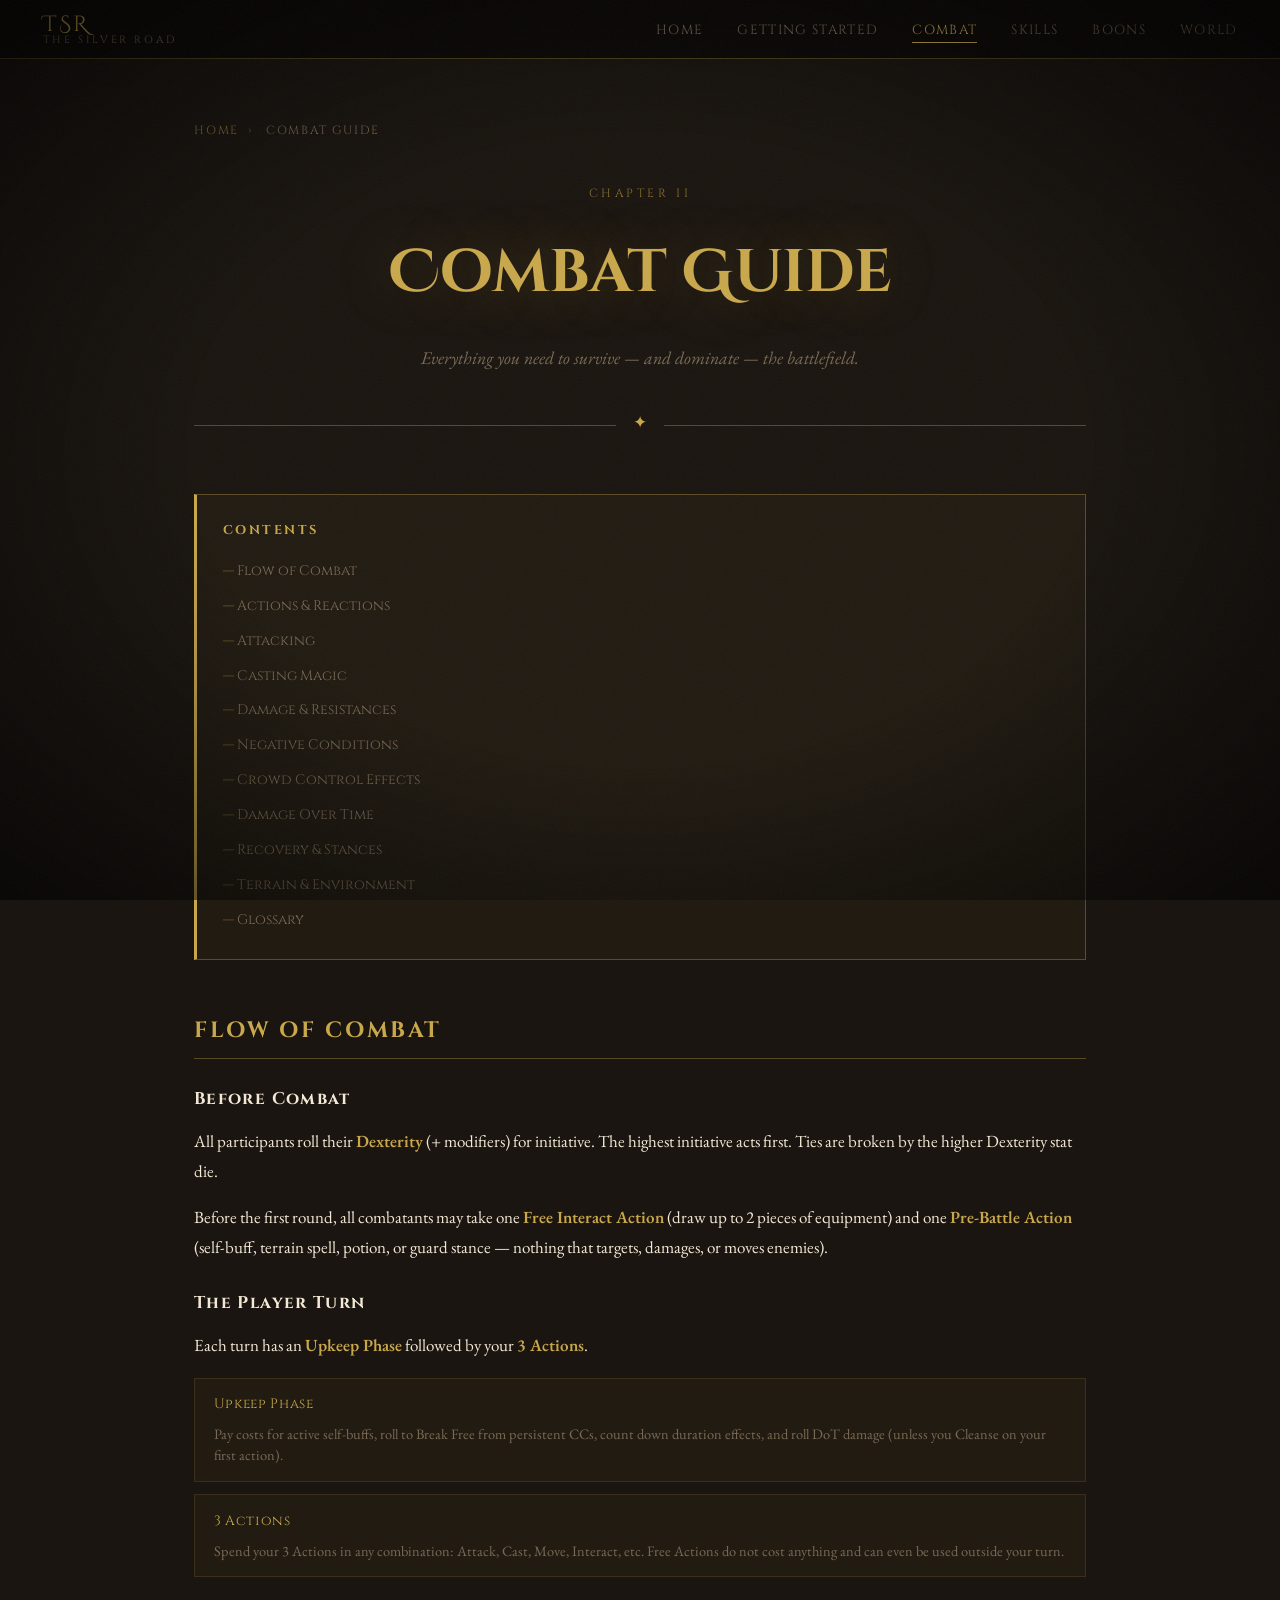
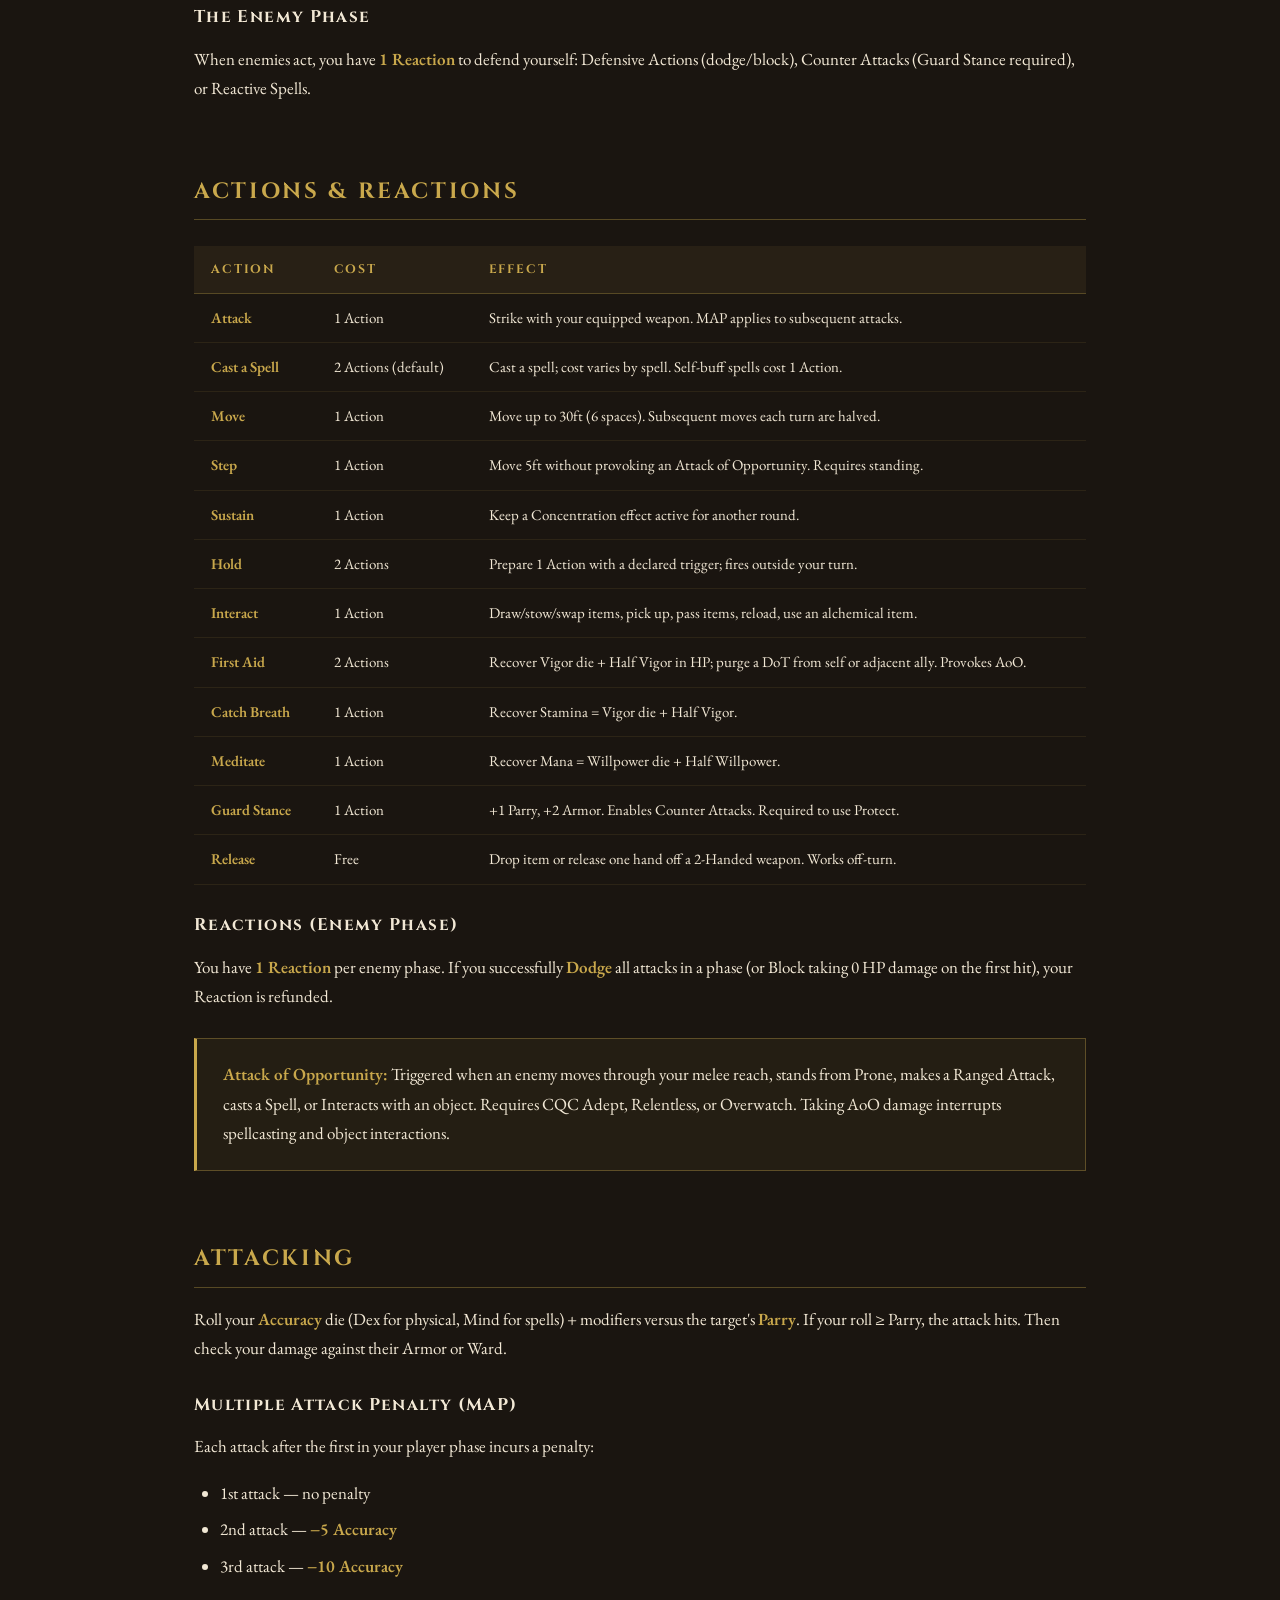
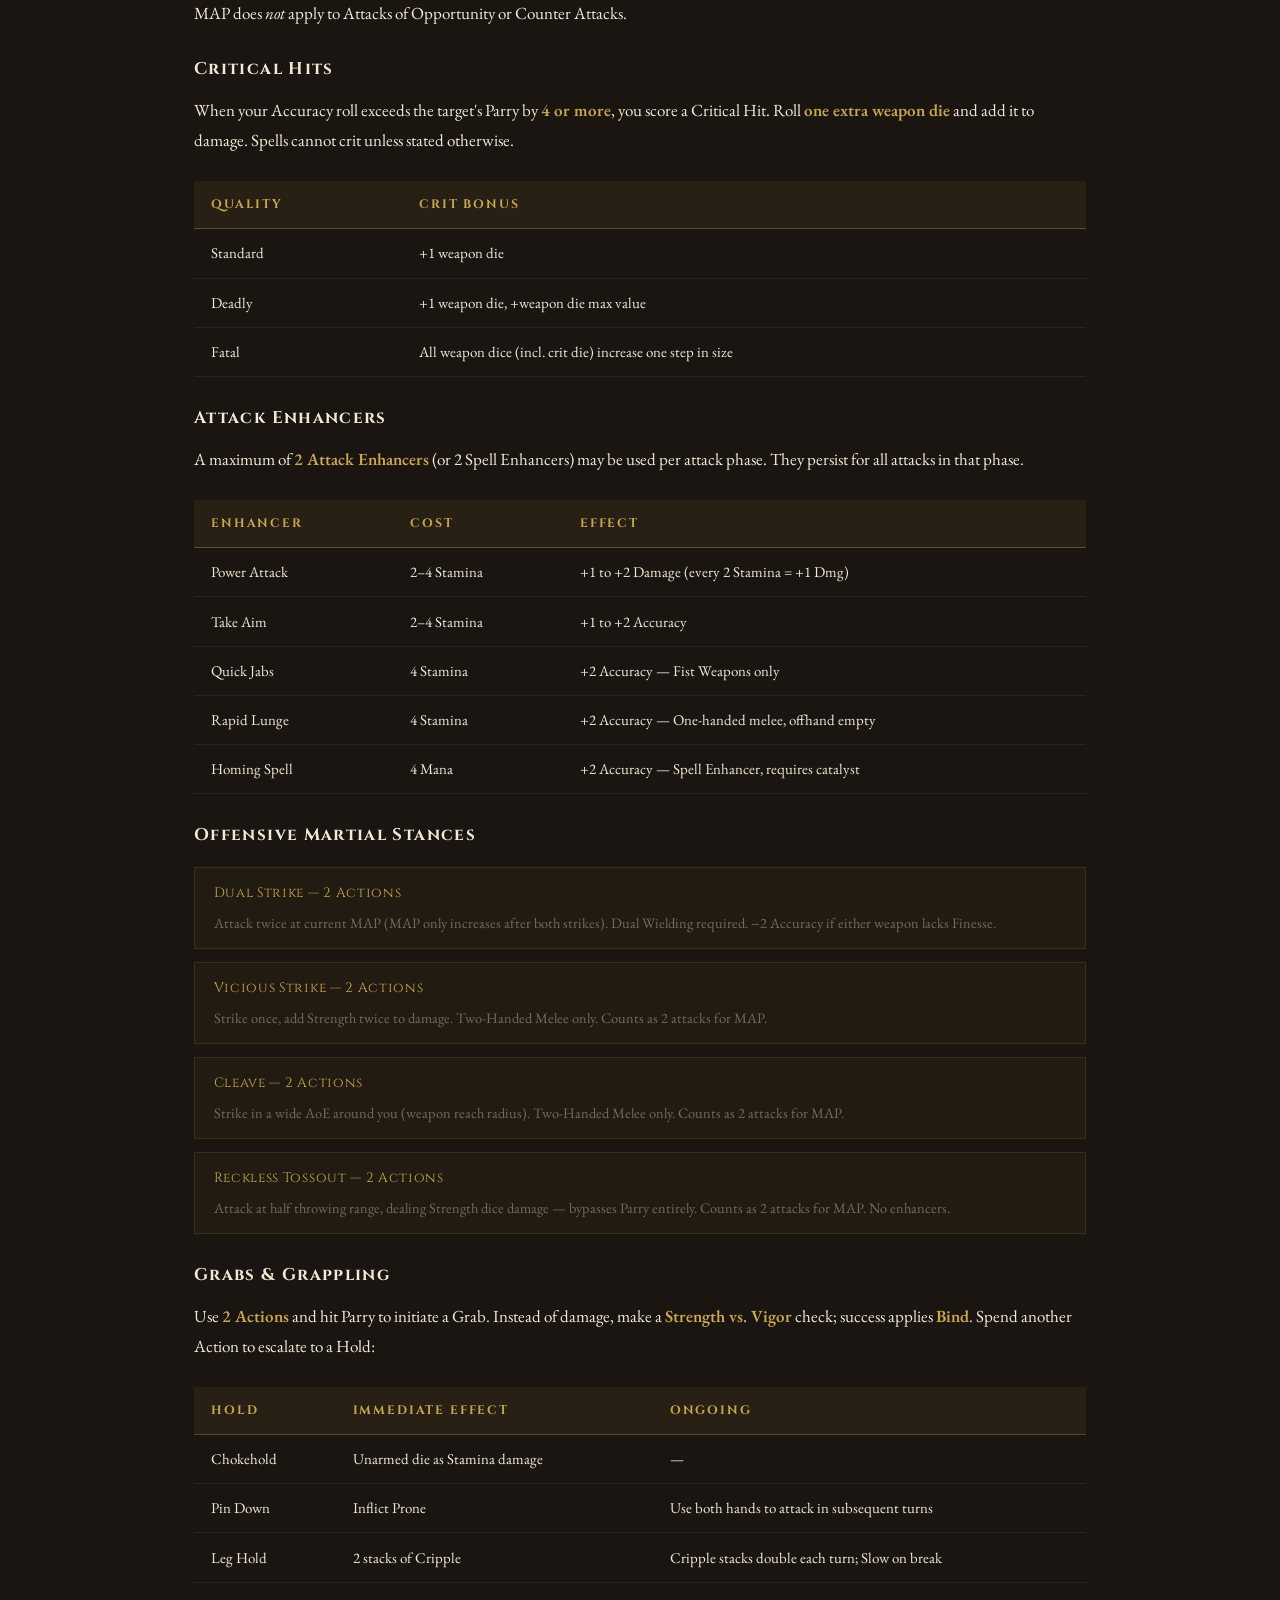
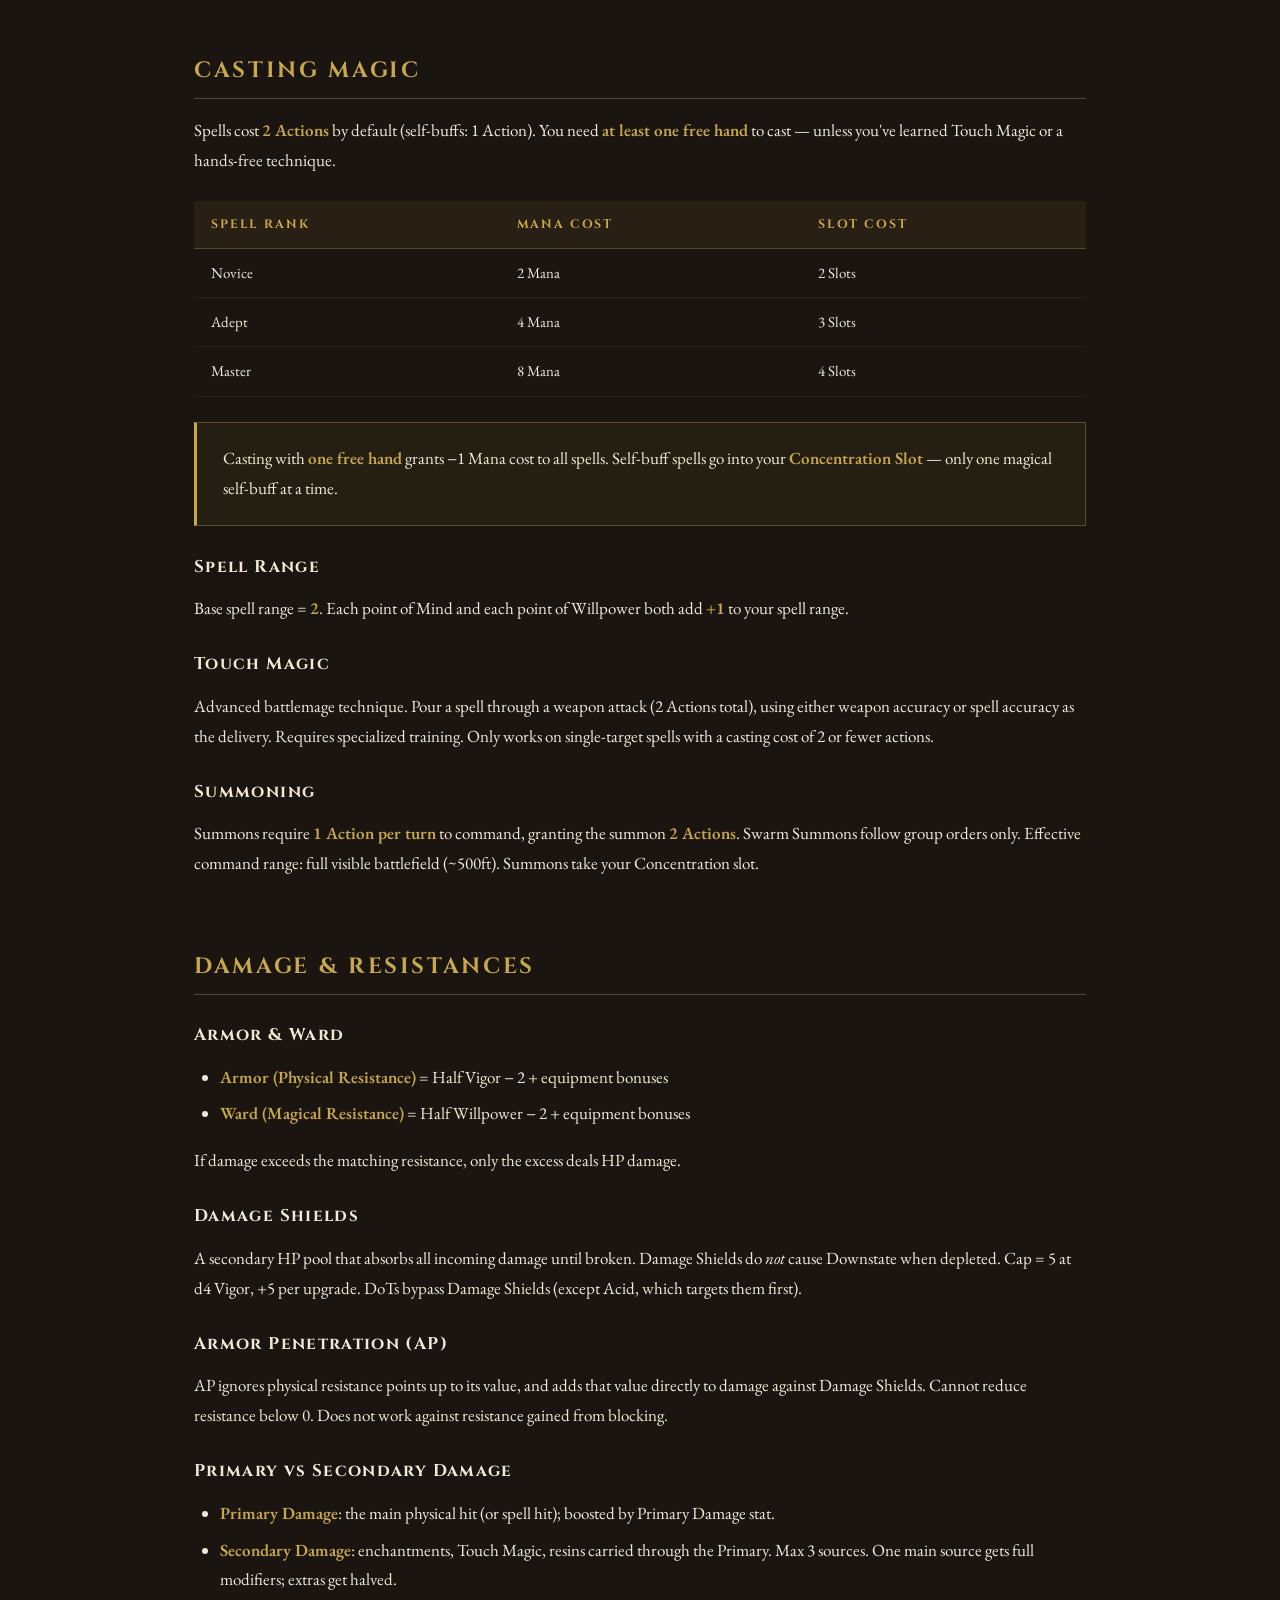
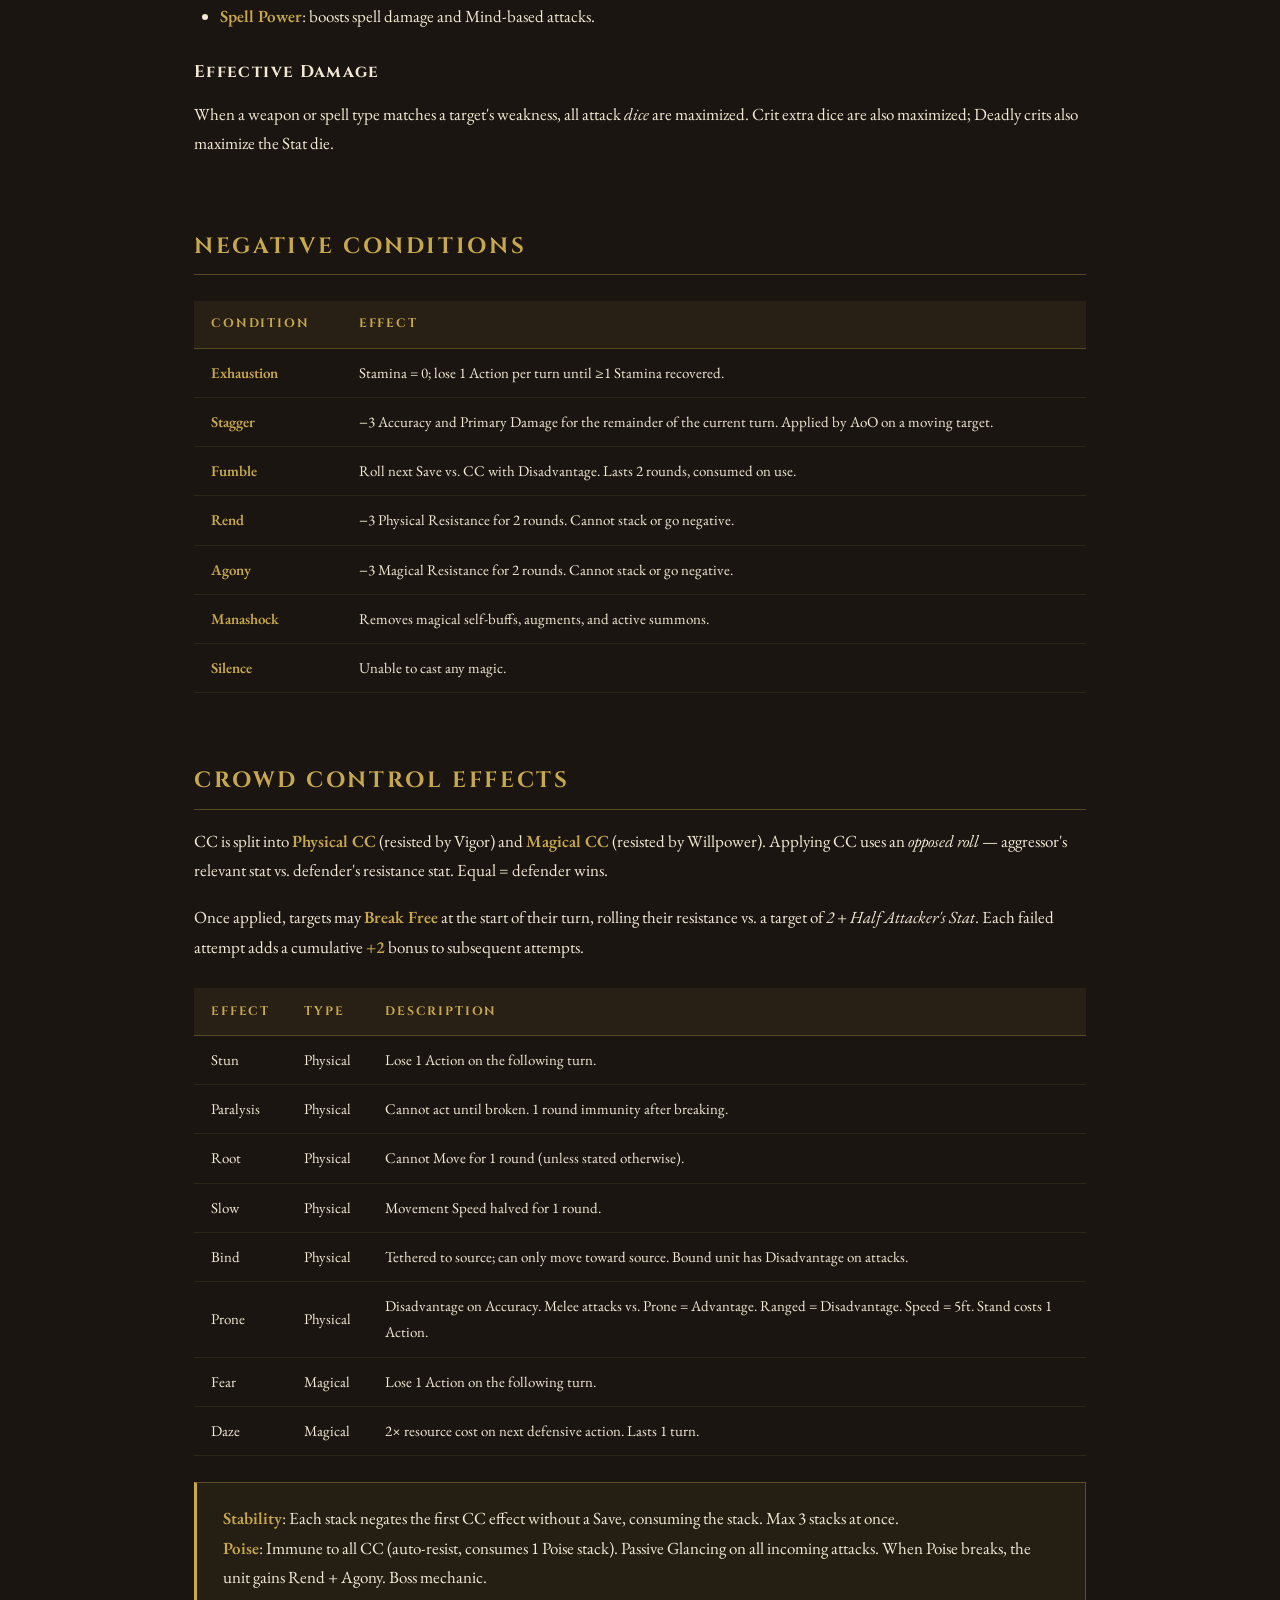
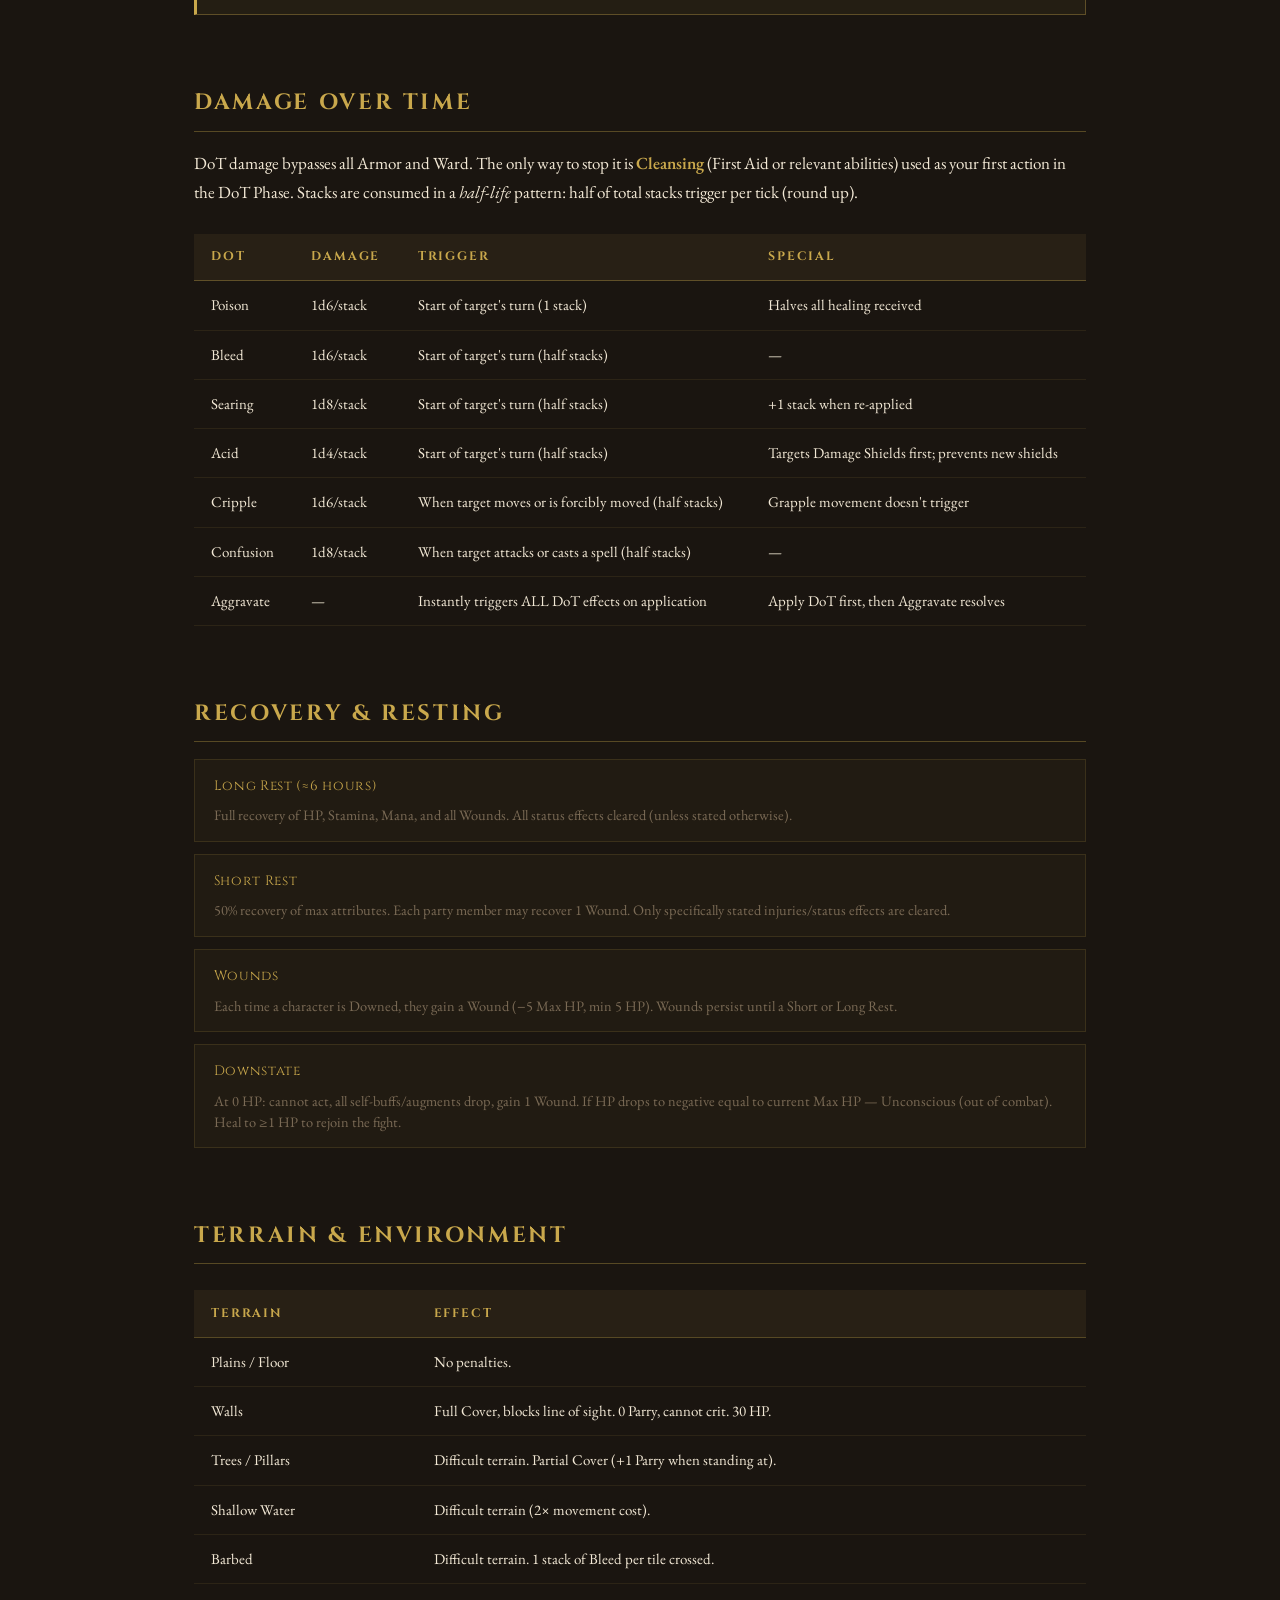
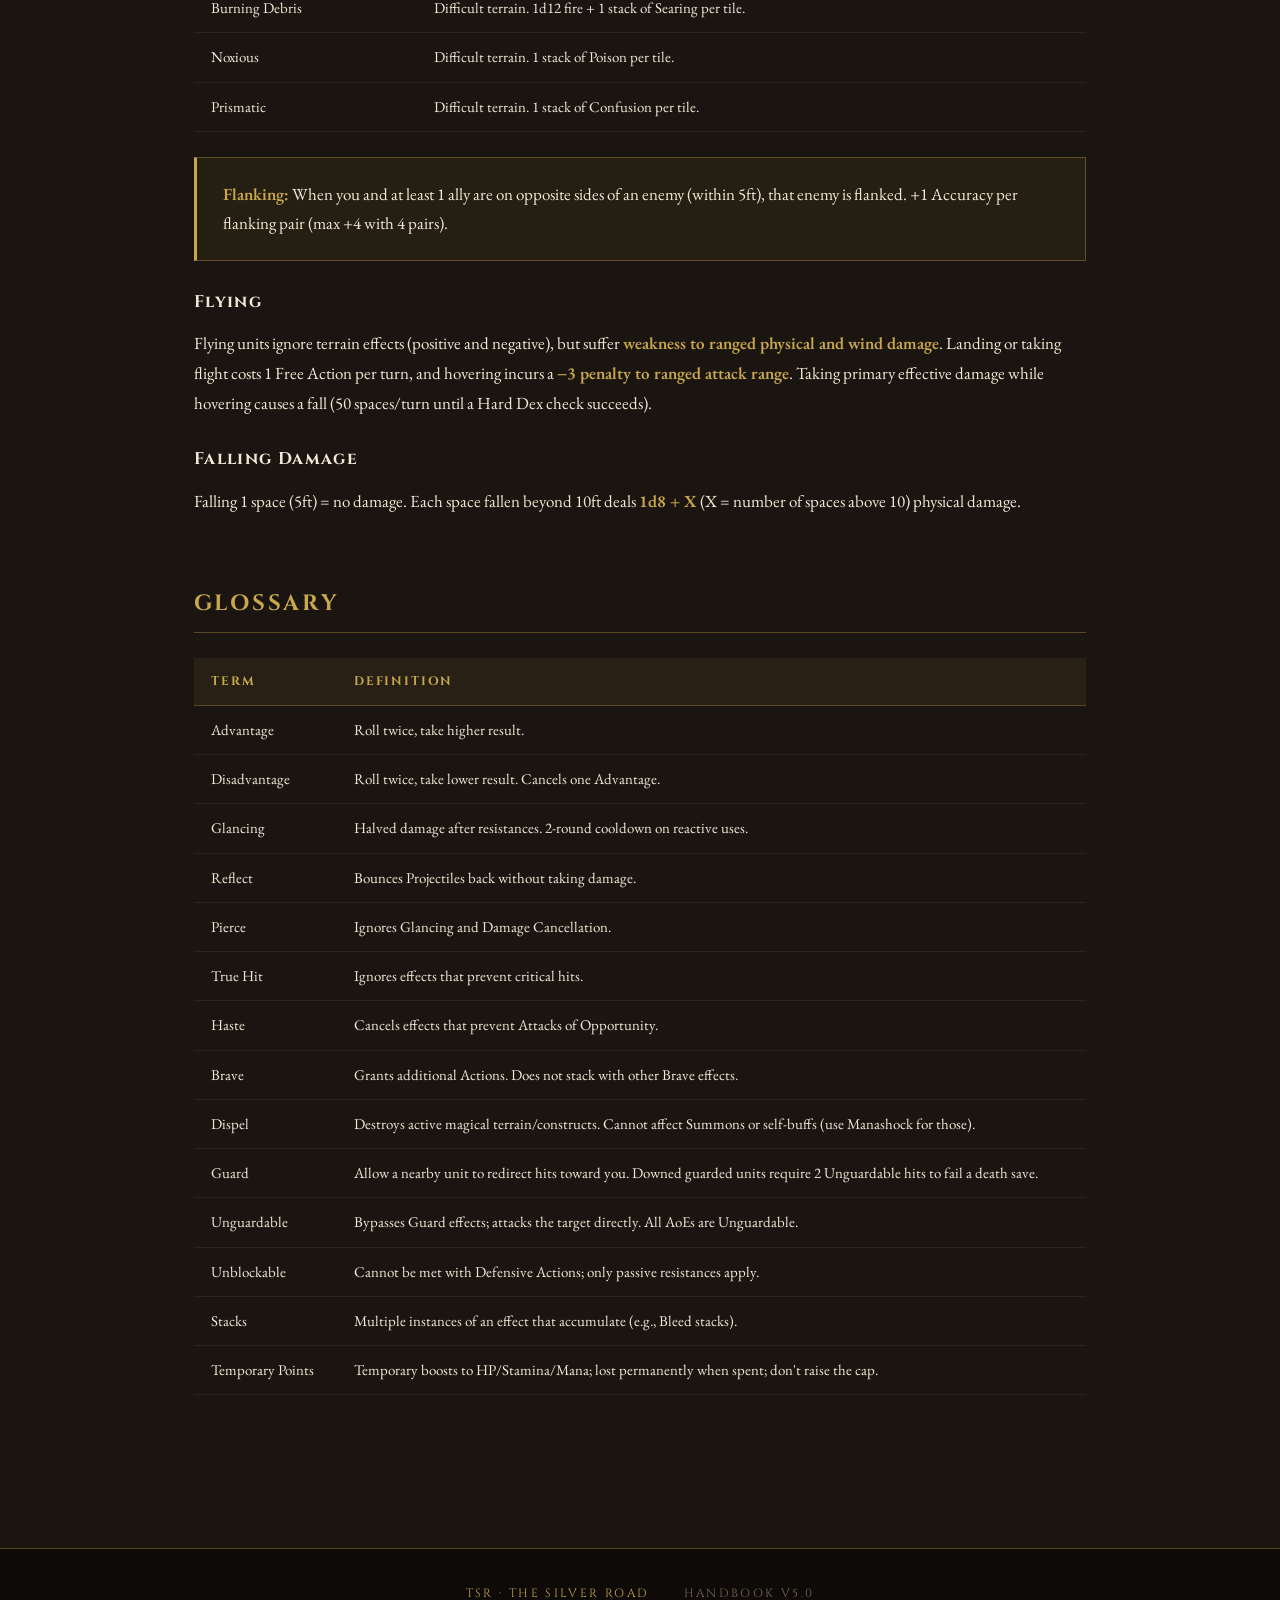
==== commit 562f3542: "Add files via upload" ====
--- a/pages/combat.html
+++ b/pages/combat.html
@@ -23,6 +23,7 @@
       <li><a href="combat.html" class="active">Combat</a></li>
       <li><a href="skills.html">Skills</a></li>
       <li><a href="boons.html">Boons</a></li>
+      <li><a href="world.html">World</a></li>
     </ul>
     <button class="nav-toggle">☰</button>
   </nav>
